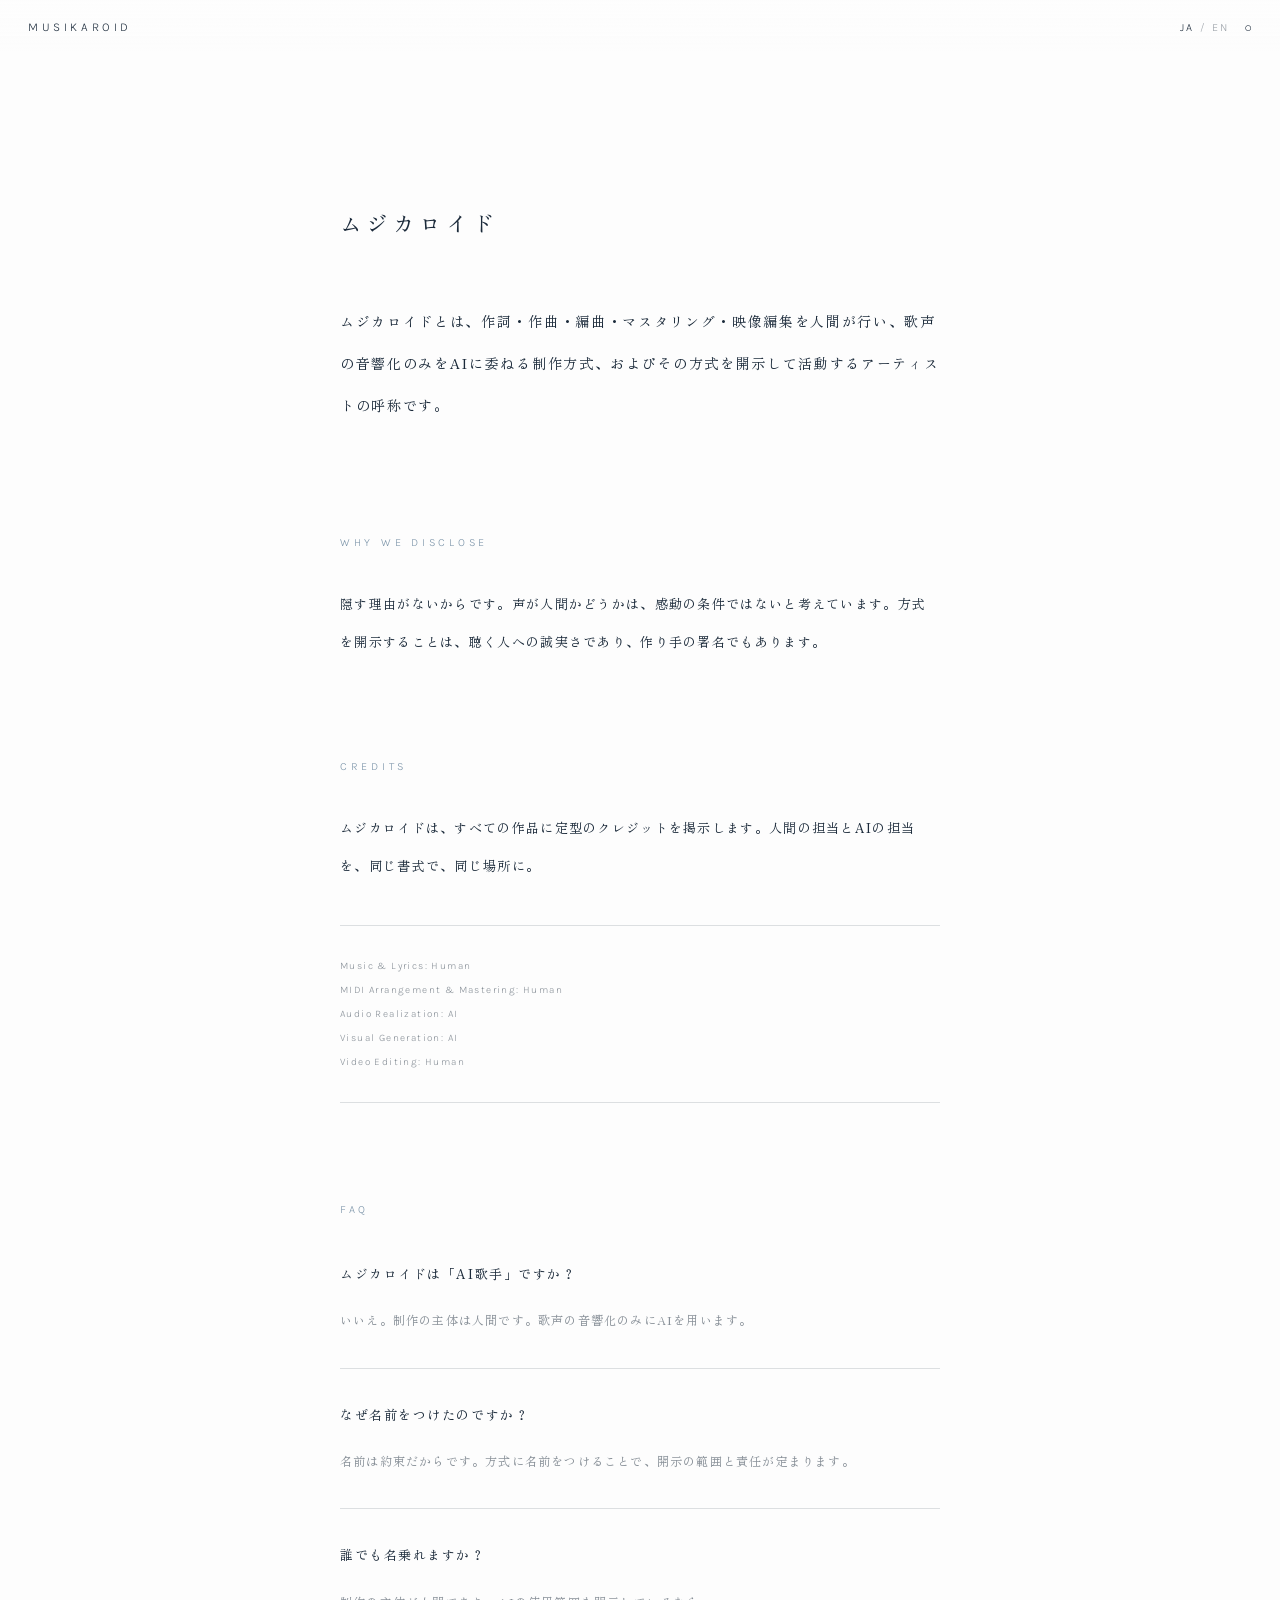
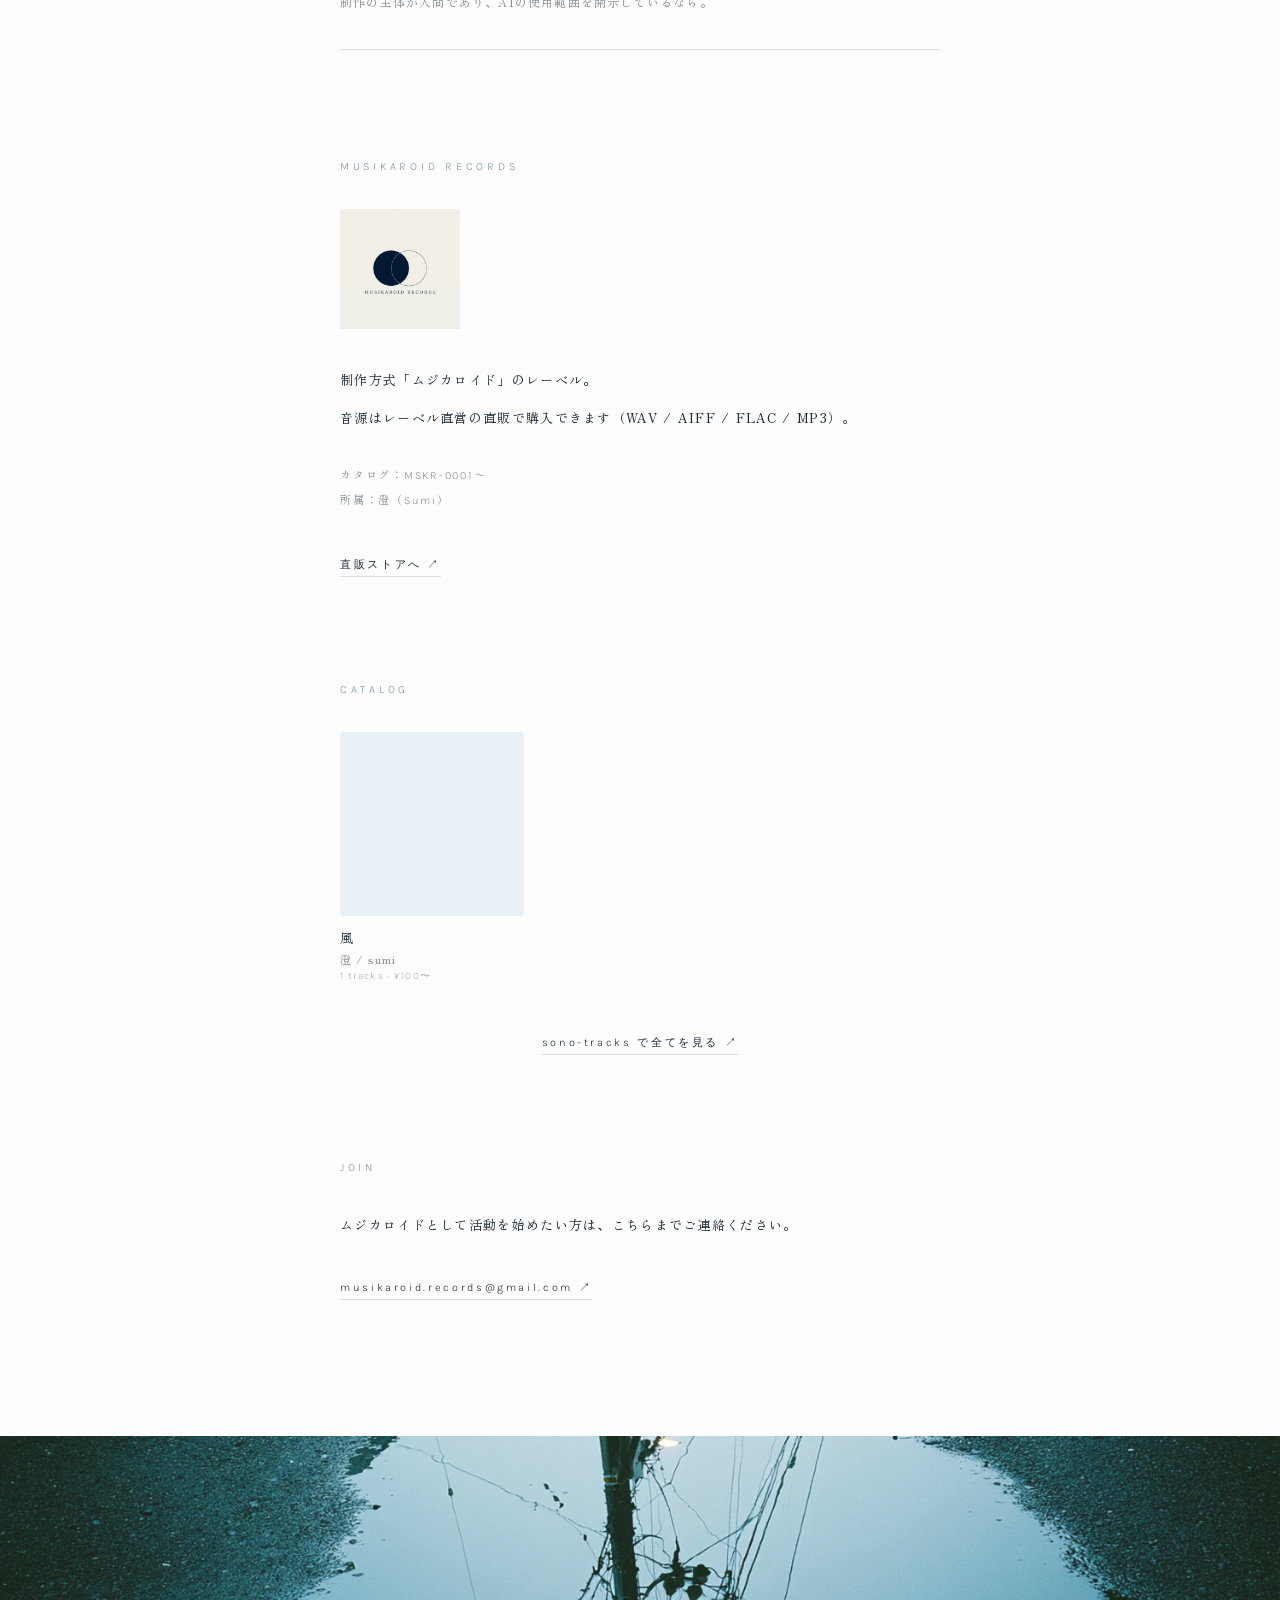
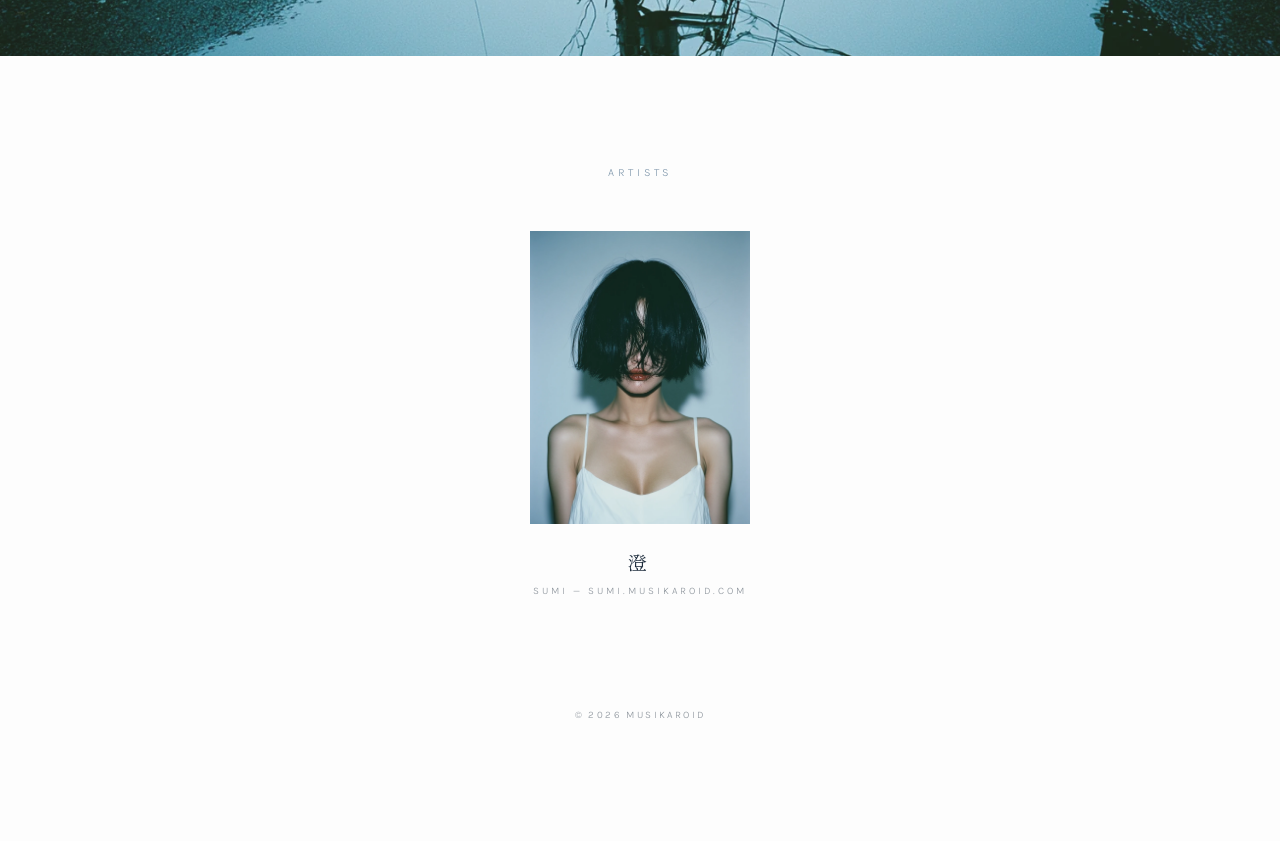
==== index.html @ 220bdfeb "add sonotracks catalog with actions sync" ====
<!DOCTYPE html>
<html lang="ja">
<head>
<meta charset="utf-8">
<meta name="viewport" content="width=device-width, initial-scale=1">
<title>MUSIKAROID — ムジカロイドとは</title>
<meta name="description" content="ムジカロイドとは、作詞・作曲・編曲・マスタリング・映像編集を人間が行い、歌声の音響化のみをAIに委ねる制作方式、およびその方式を開示して活動するアーティストの呼称です。">
<link rel="canonical" href="https://musikaroid.com/">
<link rel="icon" href="/favicon.ico" sizes="48x48">
<link rel="icon" href="/favicon-32.png" type="image/png" sizes="32x32">
<link rel="icon" href="/favicon-16.png" type="image/png" sizes="16x16">
<link rel="apple-touch-icon" href="/apple-touch-icon.png">
<link rel="manifest" href="/manifest.json">
<meta name="theme-color" content="#1B2A3A">
<meta property="og:type" content="website">
<meta property="og:site_name" content="MUSIKAROID">
<meta property="og:title" content="MUSIKAROID — ムジカロイドとは">
<meta property="og:description" content="歌声の音響化のみをAIに委ね、それを開示して活動する制作方式。">
<meta property="og:url" content="https://musikaroid.com/">
<meta property="og:image" content="https://musikaroid.com/assets/og.png">
<meta name="twitter:card" content="summary_large_image">
<script>(function(){var d=document.documentElement;try{var q=new URLSearchParams(location.search),l=q.get('lang')||localStorage.getItem('sumi-lang')||'ja';d.dataset.lang=l==='en'?'en':'ja';if(q.get('lang'))localStorage.setItem('sumi-lang',d.dataset.lang);d.dataset.theme=localStorage.getItem('sumi-theme')||(matchMedia('(prefers-color-scheme: dark)').matches?'dark':'light');}catch(e){d.dataset.lang='ja';d.dataset.theme='light';}})();</script>
<link rel="preconnect" href="https://fonts.googleapis.com">
<link rel="preconnect" href="https://fonts.gstatic.com" crossorigin>
<link href="https://fonts.googleapis.com/css2?family=Zen+Old+Mincho:wght@400;500&family=Karla:wght@200;300;400&display=swap" rel="stylesheet">
<link rel="stylesheet" href="style.css">
</head>
<body>
<header style="position:fixed;top:0;left:0;right:0;z-index:50;display:flex;justify-content:space-between;align-items:center;gap:16px;padding:20px 28px;color:var(--ink);background:linear-gradient(var(--bg), transparent)">
  <span style="font-family:Karla,sans-serif;font-size:12px;letter-spacing:0.3em">MUSIKAROID</span>
  <div style="display:flex;align-items:center;gap:16px;font-family:Karla,sans-serif;font-size:11px;letter-spacing:0.14em">
    <span style="display:flex;gap:6px;align-items:center">
      <button id="btn-ja" aria-label="Japanese" style="background:none;border:none;cursor:pointer;padding:0;color:var(--ink);font-family:Karla,sans-serif;font-size:11px;letter-spacing:0.14em">JA</button>
      <span style="opacity:0.4">/</span>
      <button id="btn-en" aria-label="English" style="background:none;border:none;cursor:pointer;padding:0;color:var(--ink);font-family:Karla,sans-serif;font-size:11px;letter-spacing:0.14em">EN</button>
    </span>
    <button id="btn-theme" aria-label="Toggle light or dark theme" title="Light / Dark" style="background:none;border:none;cursor:pointer;padding:0;color:var(--ink);font-size:13px;line-height:1">○</button>
  </div>
</header>
<main style="max-width:600px;margin:0 auto;padding:200px 28px 140px">
  <h1 style="margin:0;font-size:22px;font-weight:300;letter-spacing:0.2em;line-height:2">
    <span lang="ja">ムジカロイド</span><span lang="en">Musikaroid</span>
  </h1>
  <p style="margin:56px 0 0;font-size:14px;line-height:3;letter-spacing:0.12em;text-wrap:pretty">
    <span lang="ja">ムジカロイドとは、作詞・作曲・編曲・マスタリング・映像編集を人間が行い、歌声の音響化のみをAIに委ねる制作方式、およびその方式を開示して活動するアーティストの呼称です。</span>
    <span lang="en">Musikaroid is a method of making music in which the words, composition, arrangement, mastering, and film are the work of a human — and only the rendering of the singing voice is entrusted to AI. It is also the name for artists who work openly under this method.</span>
  </p>
  <section style="margin-top:110px">
    <p class="sec-label">WHY WE DISCLOSE</p>
    <p style="margin:36px 0 0;font-size:13px;line-height:2.9;letter-spacing:0.1em;text-wrap:pretty">
      <span lang="ja">隠す理由がないからです。声が人間かどうかは、感動の条件ではないと考えています。方式を開示することは、聴く人への誠実さであり、作り手の署名でもあります。</span>
      <span lang="en">Because there is nothing to hide. We believe that whether a voice is human is not a condition for being moved. Disclosing the method is honesty toward the listener — and the maker's signature.</span>
    </p>
  </section>
  <section style="margin-top:100px">
    <p class="sec-label">CREDITS</p>
    <p style="margin:36px 0 0;font-size:13px;line-height:2.9;letter-spacing:0.1em;text-wrap:pretty">
      <span lang="ja">ムジカロイドは、すべての作品に定型のクレジットを掲示します。人間の担当とAIの担当を、同じ書式で、同じ場所に。</span>
      <span lang="en">A Musikaroid publishes a fixed credit line on every work — the human's part and the AI's part, in the same format, in the same place.</span>
    </p>
    <p style="margin:40px 0 0;padding:28px 0;border-top:1px solid var(--line);border-bottom:1px solid var(--line);font-family:Karla,'Zen Old Mincho',serif;font-size:10px;line-height:2.4;letter-spacing:0.14em;color:var(--dim)">Music &amp; Lyrics: Human<br>MIDI Arrangement &amp; Mastering: Human<br>Audio Realization: AI<br>Visual Generation: AI<br>Video Editing: Human</p>
  </section>
  <section style="margin-top:100px">
    <p class="sec-label" style="margin-bottom:12px">FAQ</p>
    <div style="padding:32px 0;border-bottom:1px solid var(--line)">
      <p style="margin:0;font-size:13px;letter-spacing:0.12em;line-height:2.2"><span lang="ja">ムジカロイドは「AI歌手」ですか？</span><span lang="en">Is a Musikaroid an "AI singer"?</span></p>
      <p style="margin:16px 0 0;font-size:12px;line-height:2.6;letter-spacing:0.1em;color:var(--dim)"><span lang="ja">いいえ。制作の主体は人間です。歌声の音響化のみにAIを用います。</span><span lang="en">No. The maker is human. AI is used only to render the singing voice.</span></p>
    </div>
    <div style="padding:32px 0;border-bottom:1px solid var(--line)">
      <p style="margin:0;font-size:13px;letter-spacing:0.12em;line-height:2.2"><span lang="ja">なぜ名前をつけたのですか？</span><span lang="en">Why give the method a name?</span></p>
      <p style="margin:16px 0 0;font-size:12px;line-height:2.6;letter-spacing:0.1em;color:var(--dim)"><span lang="ja">名前は約束だからです。方式に名前をつけることで、開示の範囲と責任が定まります。</span><span lang="en">Because a name is a promise. Naming the method fixes the scope of disclosure — and the responsibility.</span></p>
    </div>
    <div style="padding:32px 0;border-bottom:1px solid var(--line)">
      <p style="margin:0;font-size:13px;letter-spacing:0.12em;line-height:2.2"><span lang="ja">誰でも名乗れますか？</span><span lang="en">Can anyone call themselves a Musikaroid?</span></p>
      <p style="margin:16px 0 0;font-size:12px;line-height:2.6;letter-spacing:0.1em;color:var(--dim)"><span lang="ja">制作の主体が人間であり、AIの使用範囲を開示しているなら。</span><span lang="en">If the maker is human, and the use of AI is disclosed.</span></p>
    </div>
  </section>
  <section style="margin-top:110px">
    <p class="sec-label">MUSIKAROID RECORDS</p>
    <img src="assets/musikaroid_logo.webp" alt="Musikaroid Records" loading="lazy" style="display:block;width:120px;height:auto;margin:36px 0 0">
    <p style="margin:32px 0 0;font-size:13px;line-height:2.9;letter-spacing:0.1em;text-wrap:pretty">
      <span lang="ja">制作方式「ムジカロイド」のレーベル。<br>音源はレーベル直営の直販で購入できます（WAV / AIFF / FLAC / MP3）。</span>
      <span lang="en">The label of the Musikaroid method. Master audio can be purchased directly from the label store (WAV / AIFF / FLAC / MP3).</span>
    </p>
    <p style="margin:28px 0 0;font-family:Karla,'Zen Old Mincho',serif;font-size:11px;line-height:2.2;letter-spacing:0.16em;color:var(--dim)">
      <span lang="ja">カタログ：MSKR-0001〜<br>所属：澄（Sumi）</span>
      <span lang="en">Catalog: MSKR-0001–<br>Artists: Sumi</span>
    </p>
    <p style="margin:36px 0 0">
      <a href="https://sono-tracks.com/u/musikaroid-records" target="_blank" rel="noopener" class="mlink" style="border-bottom:1px solid var(--line);padding-bottom:5px">
        <span lang="ja">直販ストアへ ↗</span><span lang="en">VISIT STORE ↗</span>
      </a>
    </p>
  </section>
  <section style="margin-top:110px">
    <p class="sec-label">CATALOG</p>
    <div id="catalog" style="margin-top:36px"></div>
  </section>
  <section style="margin-top:110px">
    <p class="sec-label">JOIN</p>
    <p style="margin:32px 0 0;font-size:13px;line-height:2.9;letter-spacing:0.1em;text-wrap:pretty">
      <span lang="ja">ムジカロイドとして活動を始めたい方は、こちらまでご連絡ください。</span>
      <span lang="en">If you'd like to begin as a Musikaroid, please get in touch.</span>
    </p>
    <p style="margin:28px 0 0">
      <a href="mailto:musikaroid.records@gmail.com" class="mlink" style="border-bottom:1px solid var(--line);padding-bottom:5px">musikaroid.records@gmail.com ↗</a>
    </p>
  </section>
</main>
<img src="assets/puddle.webp" alt="" loading="lazy" style="display:block;width:100%;height:220px;object-fit:cover;opacity:0.9">
<section style="max-width:600px;margin:0 auto;padding:110px 28px 120px;text-align:center">
  <p class="sec-label">ARTISTS</p>
  <a href="https://sumi.musikaroid.com/" style="display:inline-block;margin-top:52px;text-decoration:none">
    <img src="assets/portrait.webp" alt="Sumi" loading="lazy" style="display:block;width:220px;aspect-ratio:3/4;object-fit:cover;margin:0 auto">
    <span style="display:block;margin-top:24px;font-family:'Zen Old Mincho',serif;font-size:19px;letter-spacing:0.3em;color:var(--ink)">澄</span>
    <span style="display:block;margin-top:10px;font-family:Karla,sans-serif;font-size:10px;letter-spacing:0.3em;color:var(--dim)">SUMI — SUMI.MUSIKAROID.COM</span>
  </a>
  <p class="k" style="margin:110px 0 0;font-size:10px;letter-spacing:0.24em;color:var(--dim)">© 2026 MUSIKAROID</p>
</section>
<script src="main.js" defer></script>
</body>
</html>
---- style.css ----
:root{--bg:#FDFDFD;--ink:#1B2A3A;--mist:#7A93A8;--line:rgba(27,42,58,.14);--dim:rgba(27,42,58,.52);--jbg:#EAF1F6;--jbg2:#D9E4EB}
html[data-theme="dark"]{--bg:#0E1822;--ink:#E9EFF4;--mist:#8FA6BA;--line:rgba(233,239,244,.16);--dim:rgba(233,239,244,.55);--jbg:#152230;--jbg2:#1C2D3B}
html[data-lang="en"] [lang="ja"]{display:none!important}
html[data-lang="ja"] [lang="en"]{display:none!important}
html{scroll-behavior:smooth}
body{margin:0;background:var(--bg);color:var(--ink);font-family:'Zen Old Mincho','Karla',serif;font-weight:300;transition:background .6s,color .6s;-webkit-font-smoothing:antialiased;animation:pageIn .3s ease-out both}
a{color:var(--ink)}a:hover{color:var(--mist)}
button{font:inherit;color:inherit}
[hidden]{display:none!important}
@keyframes pageIn{from{opacity:0}to{opacity:1}}
@keyframes inkBleed{0%{opacity:0;filter:blur(26px)}60%{opacity:.9;filter:blur(6px)}100%{opacity:1;filter:blur(0)}}
@keyframes shimmerA{0%{transform:translate3d(-2%,0,0) scale(1.02);opacity:.35}50%{transform:translate3d(2%,-1%,0) scale(1.05);opacity:.55}100%{transform:translate3d(-1%,1%,0) scale(1.03);opacity:.4}}
@keyframes shimmerB{0%{transform:translate3d(2%,1%,0) scale(1.04);opacity:.25}50%{transform:translate3d(-2%,0,0) scale(1.02);opacity:.45}100%{transform:translate3d(1%,-1%,0) scale(1.05);opacity:.3}}
.k{font-family:Karla,sans-serif}
.sec-label{margin:0;font-family:Karla,sans-serif;font-size:11px;letter-spacing:.34em;color:var(--mist)}
.track{display:flex;gap:24px;overflow-x:auto;scroll-snap-type:x mandatory;padding-bottom:14px;scrollbar-width:none}
.track::-webkit-scrollbar{display:none}
.tile{display:block;cursor:pointer;flex:none;width:min(200px,62vw);scroll-snap-align:start;background:none;border:none;padding:0;text-align:left}
.tile-art{position:relative;display:block;aspect-ratio:1;overflow:hidden;background:repeating-linear-gradient(135deg,rgba(122,147,168,.09) 0 2px,transparent 2px 14px),linear-gradient(160deg,var(--jbg),var(--jbg2))}
.tile-img{position:absolute;inset:0;background-size:cover;background-position:center}
.tile-char{position:absolute;inset:0;display:flex;align-items:center;justify-content:center;font-size:38px;font-weight:300;color:var(--mist);opacity:.55}
.tile-cover{position:absolute;inset:0;display:flex;flex-direction:column;align-items:center;justify-content:center;gap:7px;background:color-mix(in oklab,var(--bg) 84%,transparent);opacity:0;filter:blur(7px);transition:opacity .5s ease,filter .5s ease}
.tile:hover .tile-cover,.tile:focus-visible .tile-cover{opacity:1;filter:blur(0)}
.tile-meta{display:flex;justify-content:space-between;gap:10px;margin-top:10px;font-size:11px;letter-spacing:.1em;color:var(--dim)}
.arrowbtn{width:38px;height:38px;border:1px solid var(--line);background:none;cursor:pointer;color:var(--dim);font-size:15px;line-height:1}
.filterbtn{position:relative;background:none;border:none;cursor:pointer;padding:0 0 7px;font-family:'Zen Old Mincho',Karla,serif;font-weight:300;font-size:12px;letter-spacing:.18em;color:var(--ink)}
.sortbtn{position:relative;background:none;border:none;cursor:pointer;padding:0 0 7px;font-family:Karla,'Zen Old Mincho',serif;font-weight:300;font-size:11px;letter-spacing:.16em;color:var(--dim)}
.filterbtn .u,.sortbtn .u{position:absolute;left:0;right:0;bottom:0;height:1px;background:var(--mist);transition:opacity .4s;opacity:0}
.filterbtn[aria-pressed="true"] .u,.sortbtn[aria-pressed="true"] .u{opacity:1}
.tl-wrap{margin-top:60px;margin-left:8px;padding-left:34px;border-left:1px solid var(--line)}
.tl-row{position:relative;display:flex;align-items:center;gap:18px;cursor:pointer;background:none;border:none;padding:0;width:100%;text-align:left;color:var(--ink)}
.tl-dot{position:absolute;left:-38px;width:7px;height:7px;border-radius:50%;background:var(--mist)}
.tl-art{position:relative;width:42px;height:42px;flex:none;overflow:hidden;background:repeating-linear-gradient(135deg,rgba(122,147,168,.09) 0 2px,transparent 2px 10px),linear-gradient(160deg,var(--jbg),var(--jbg2));display:flex;align-items:center;justify-content:center}
.tl-title{font-size:13px;letter-spacing:.12em}
.tl-date{margin-left:auto;font-family:Karla,sans-serif;font-size:11px;letter-spacing:.2em;color:var(--dim)}
.news-row{display:flex;gap:30px;padding:19px 0;border-top:1px solid var(--line);font-size:13px;letter-spacing:.1em;align-items:baseline}
.news-date{font-family:Karla,sans-serif;font-size:11px;letter-spacing:.18em;color:var(--dim);width:88px;flex:none}
.mv-card{position:relative;flex:none;width:min(560px,84vw);aspect-ratio:16/9;overflow:hidden;scroll-snap-align:start;background:linear-gradient(160deg,var(--jbg),var(--jbg2))}
.mv-btn{position:absolute;inset:0;cursor:pointer;background:none;border:none;padding:0}
.mv-thumb{position:absolute;inset:0;background-size:cover;background-position:center;opacity:.85}
.mv-play{position:absolute;inset:0;display:flex;align-items:center;justify-content:center}
.playglyph{width:64px;height:64px;border:1px solid rgba(253,253,253,.85);border-radius:50%;display:flex;align-items:center;justify-content:center;color:#FDFDFD;font-size:18px;background:rgba(14,24,34,.3);backdrop-filter:blur(4px)}
.modal-bg{position:fixed;inset:0;z-index:100;display:flex;align-items:center;justify-content:center;padding:24px;background:color-mix(in oklab,var(--bg) 55%,transparent);backdrop-filter:blur(12px);animation:pageIn .3s ease-out both}
.modal{position:relative;display:flex;flex-wrap:wrap;gap:44px;align-items:center;justify-content:center;background:var(--bg);padding:48px 44px;max-width:680px;width:100%;max-height:88vh;overflow-y:auto;box-shadow:0 24px 90px rgba(14,24,34,.28)}
.modal-close{position:absolute;top:12px;right:16px;background:none;border:none;cursor:pointer;color:var(--dim);font-size:18px;line-height:1;padding:6px}
.modal-art{position:relative;width:220px;aspect-ratio:1;flex:none;overflow:hidden;background:repeating-linear-gradient(135deg,rgba(122,147,168,.09) 0 2px,transparent 2px 14px),linear-gradient(160deg,var(--jbg),var(--jbg2));display:flex;align-items:center;justify-content:center}
.mlink{text-decoration:none;font-family:Karla,sans-serif;font-size:11px;letter-spacing:.24em;color:var(--ink)}
.ripple{position:fixed;width:14px;height:14px;border:1px solid rgba(122,147,168,.45);border-radius:50%;pointer-events:none;z-index:99}
@media (prefers-reduced-motion:reduce){*{animation:none!important;transition:none!important}}
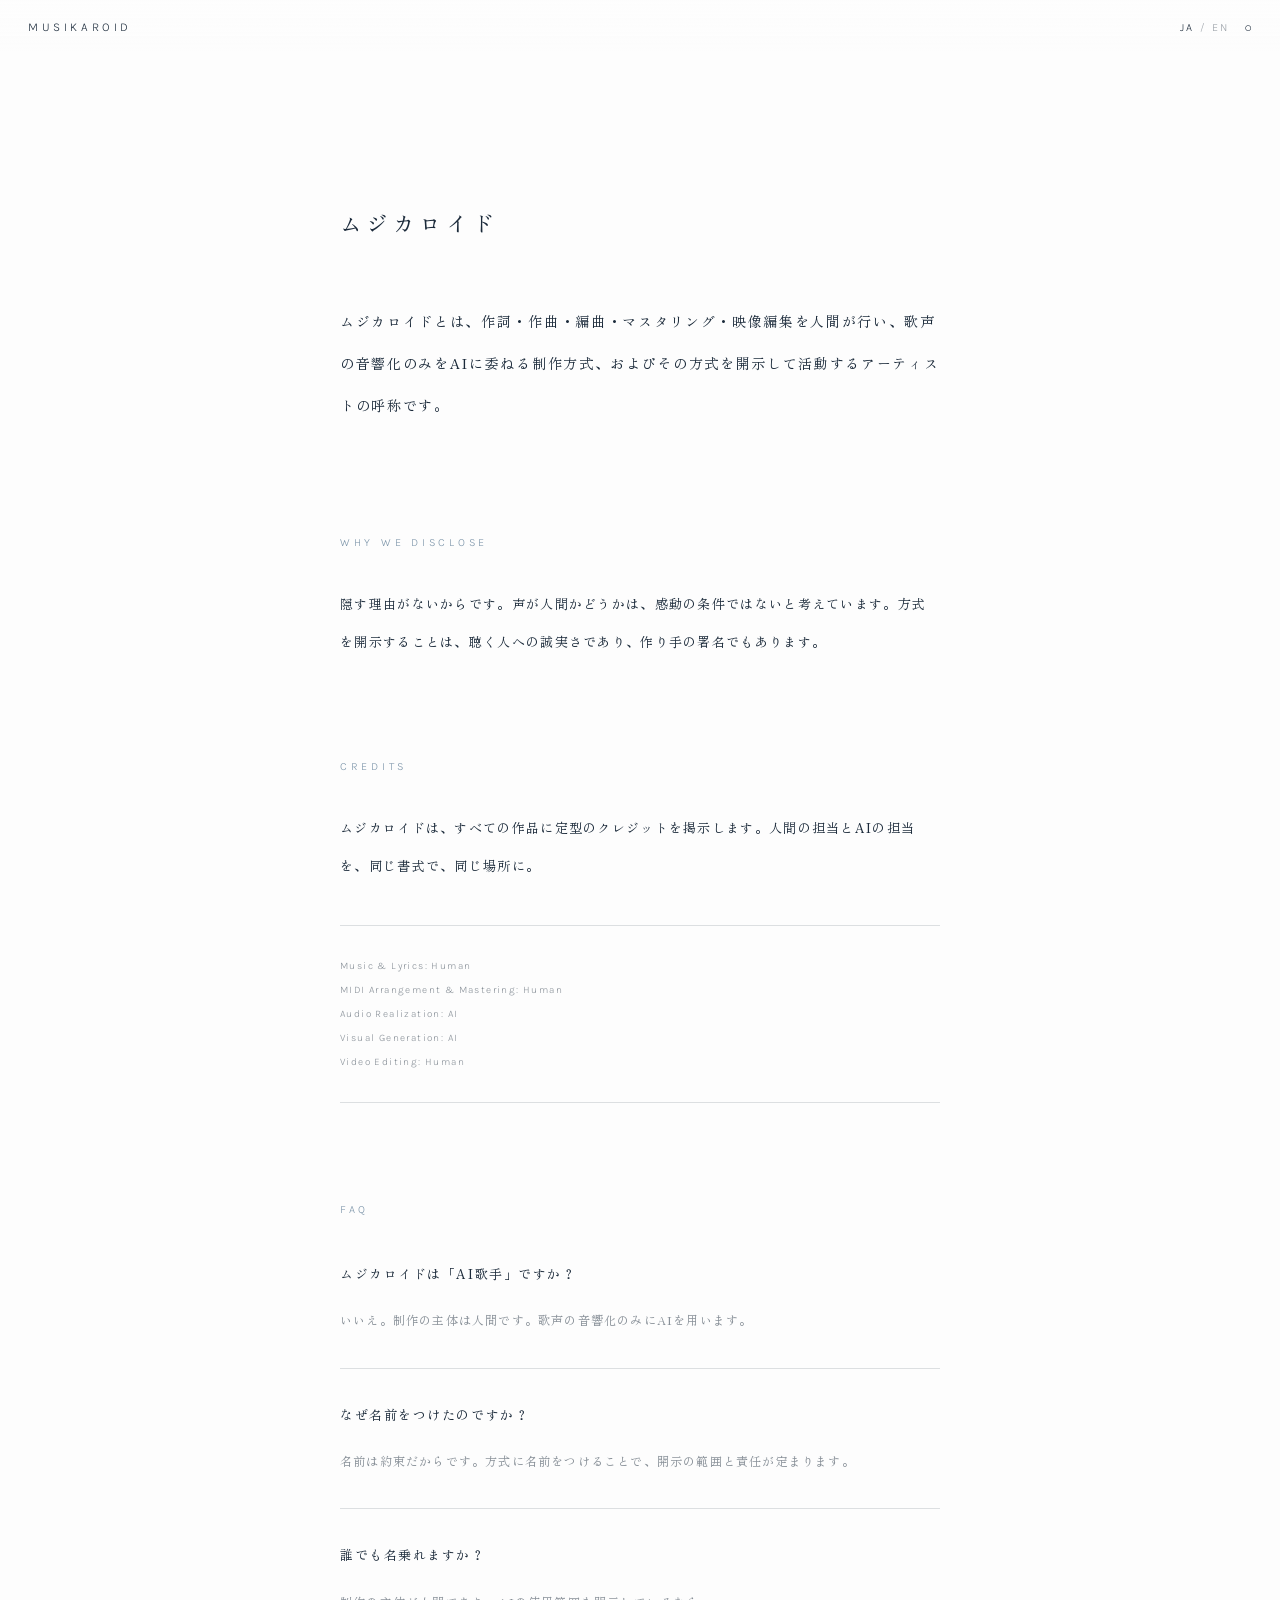
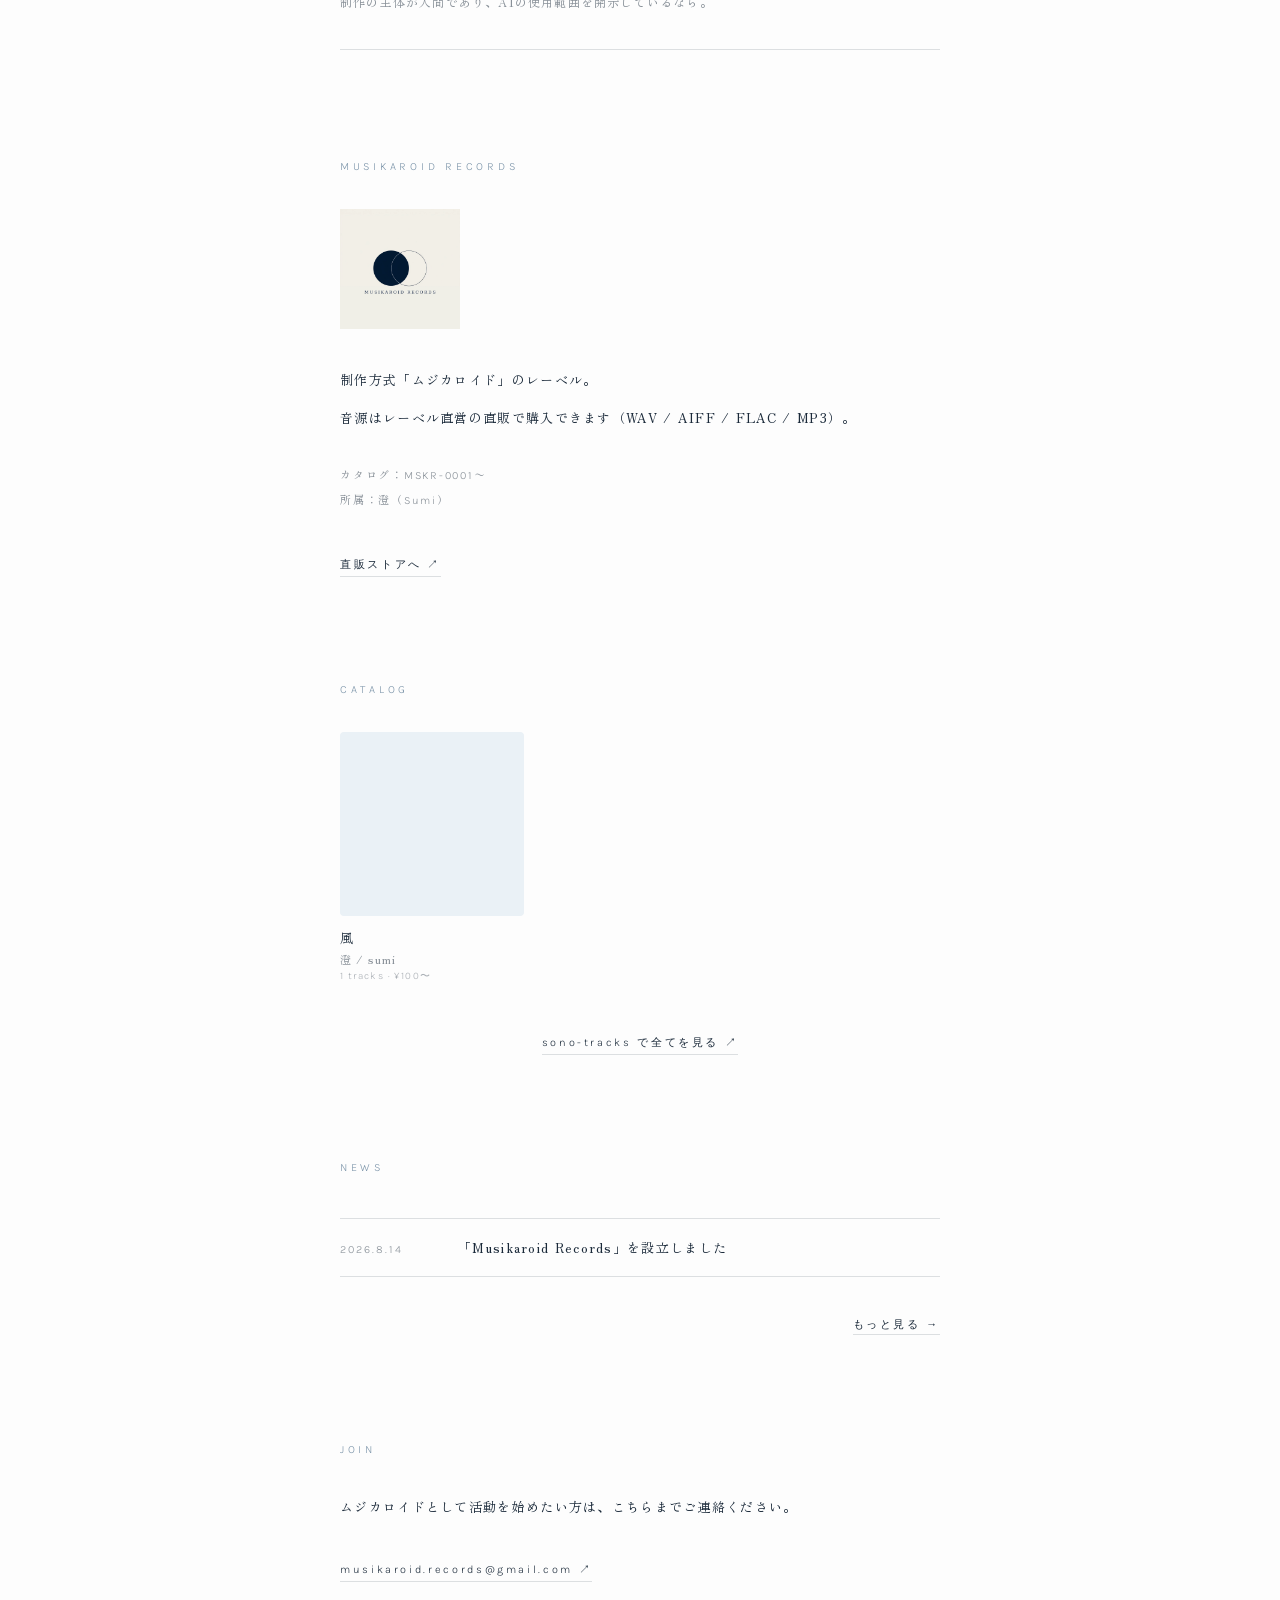
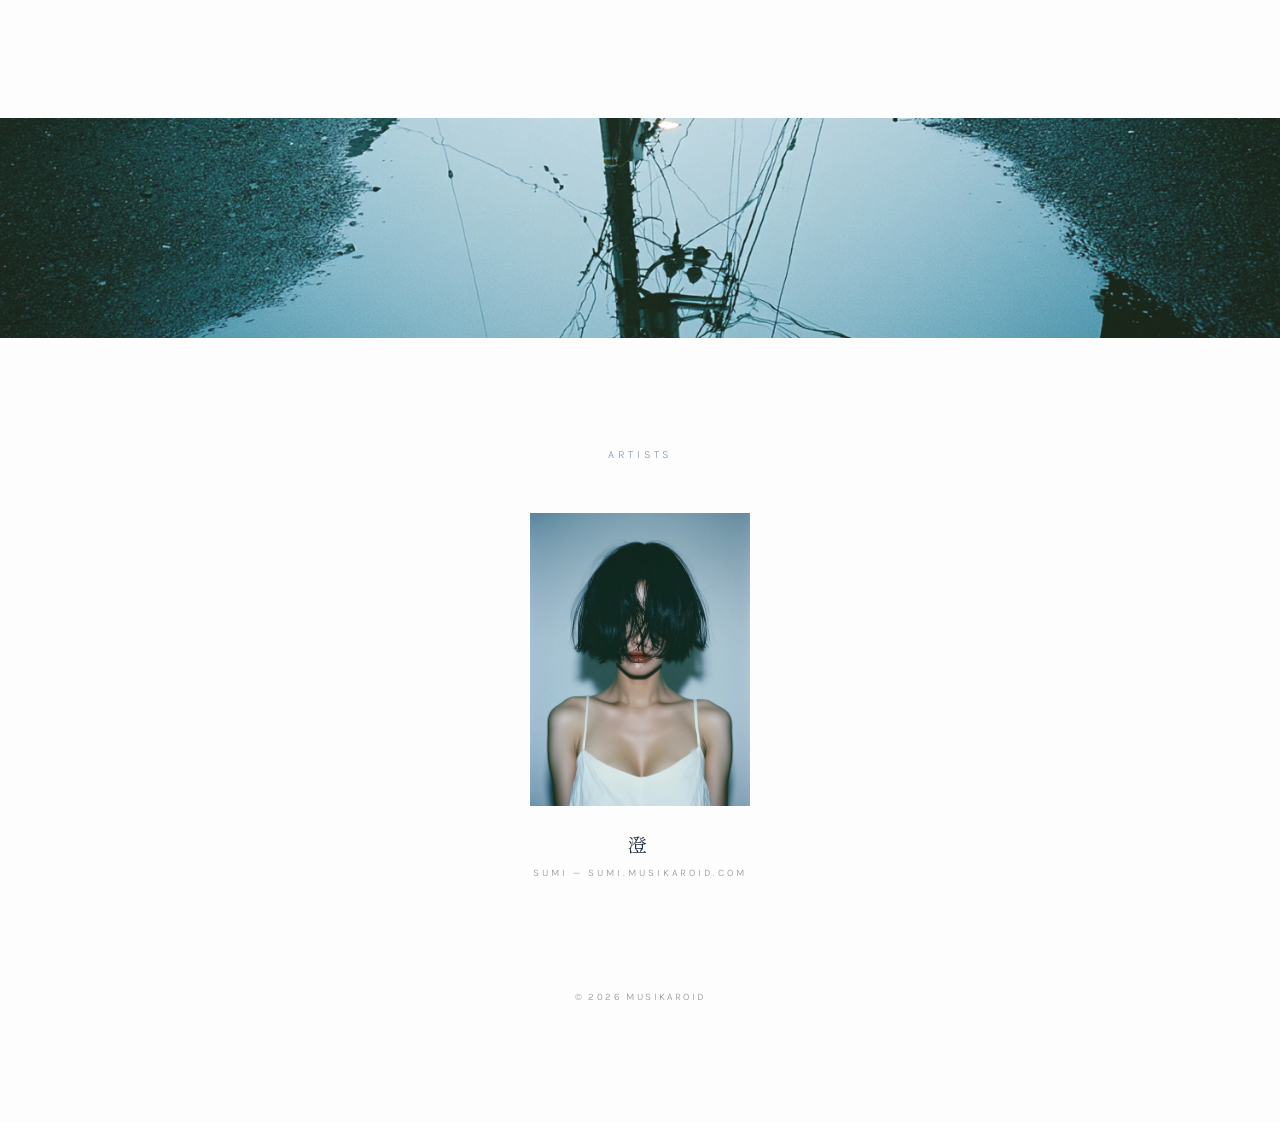
==== commit 1ef4c6b5: "add news section with article pages" ====
--- a/index.html
+++ b/index.html
@@ -97,6 +97,10 @@
     <div id="catalog" style="margin-top:36px"></div>
   </section>
   <section style="margin-top:110px">
+    <p class="sec-label" style="margin-bottom:44px">NEWS</p>
+    <div id="news-list"></div>
+  </section>
+  <section style="margin-top:110px">
     <p class="sec-label">JOIN</p>
     <p style="margin:32px 0 0;font-size:13px;line-height:2.9;letter-spacing:0.1em;text-wrap:pretty">
       <span lang="ja">ムジカロイドとして活動を始めたい方は、こちらまでご連絡ください。</span>
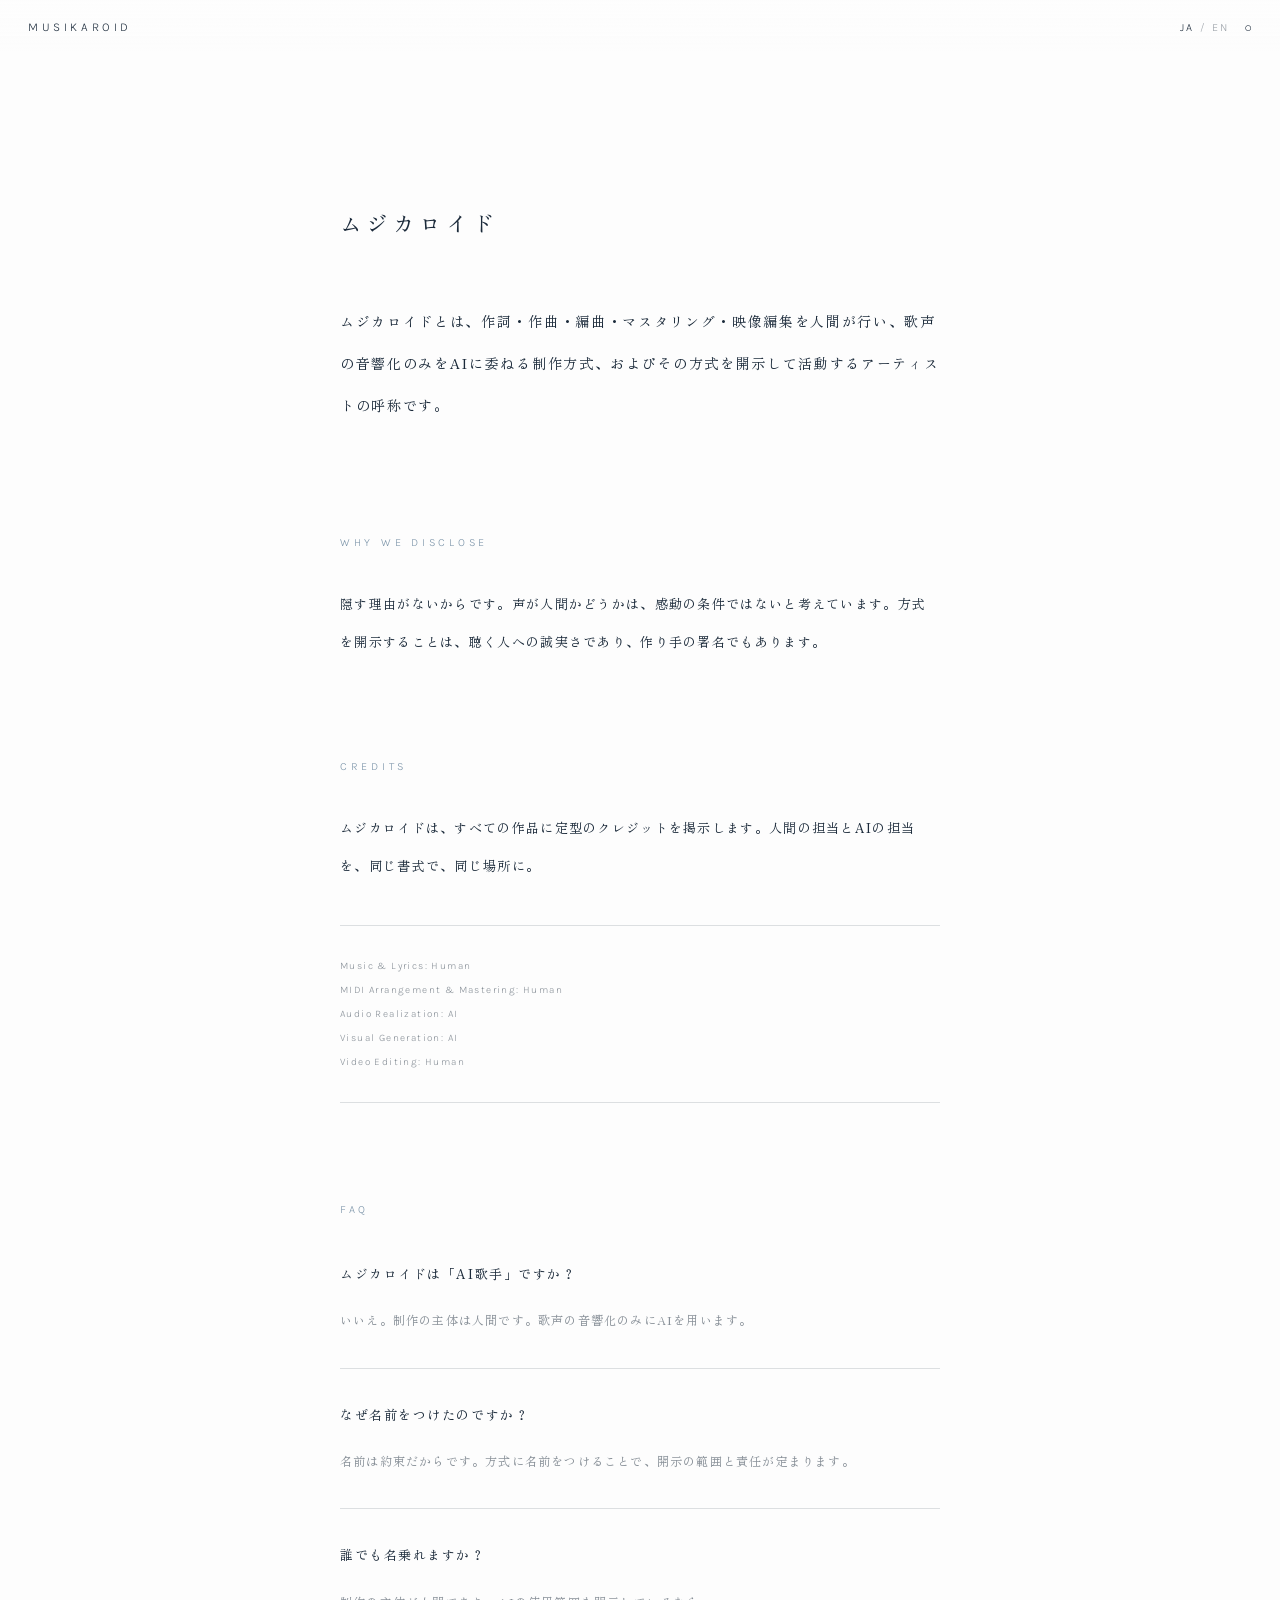
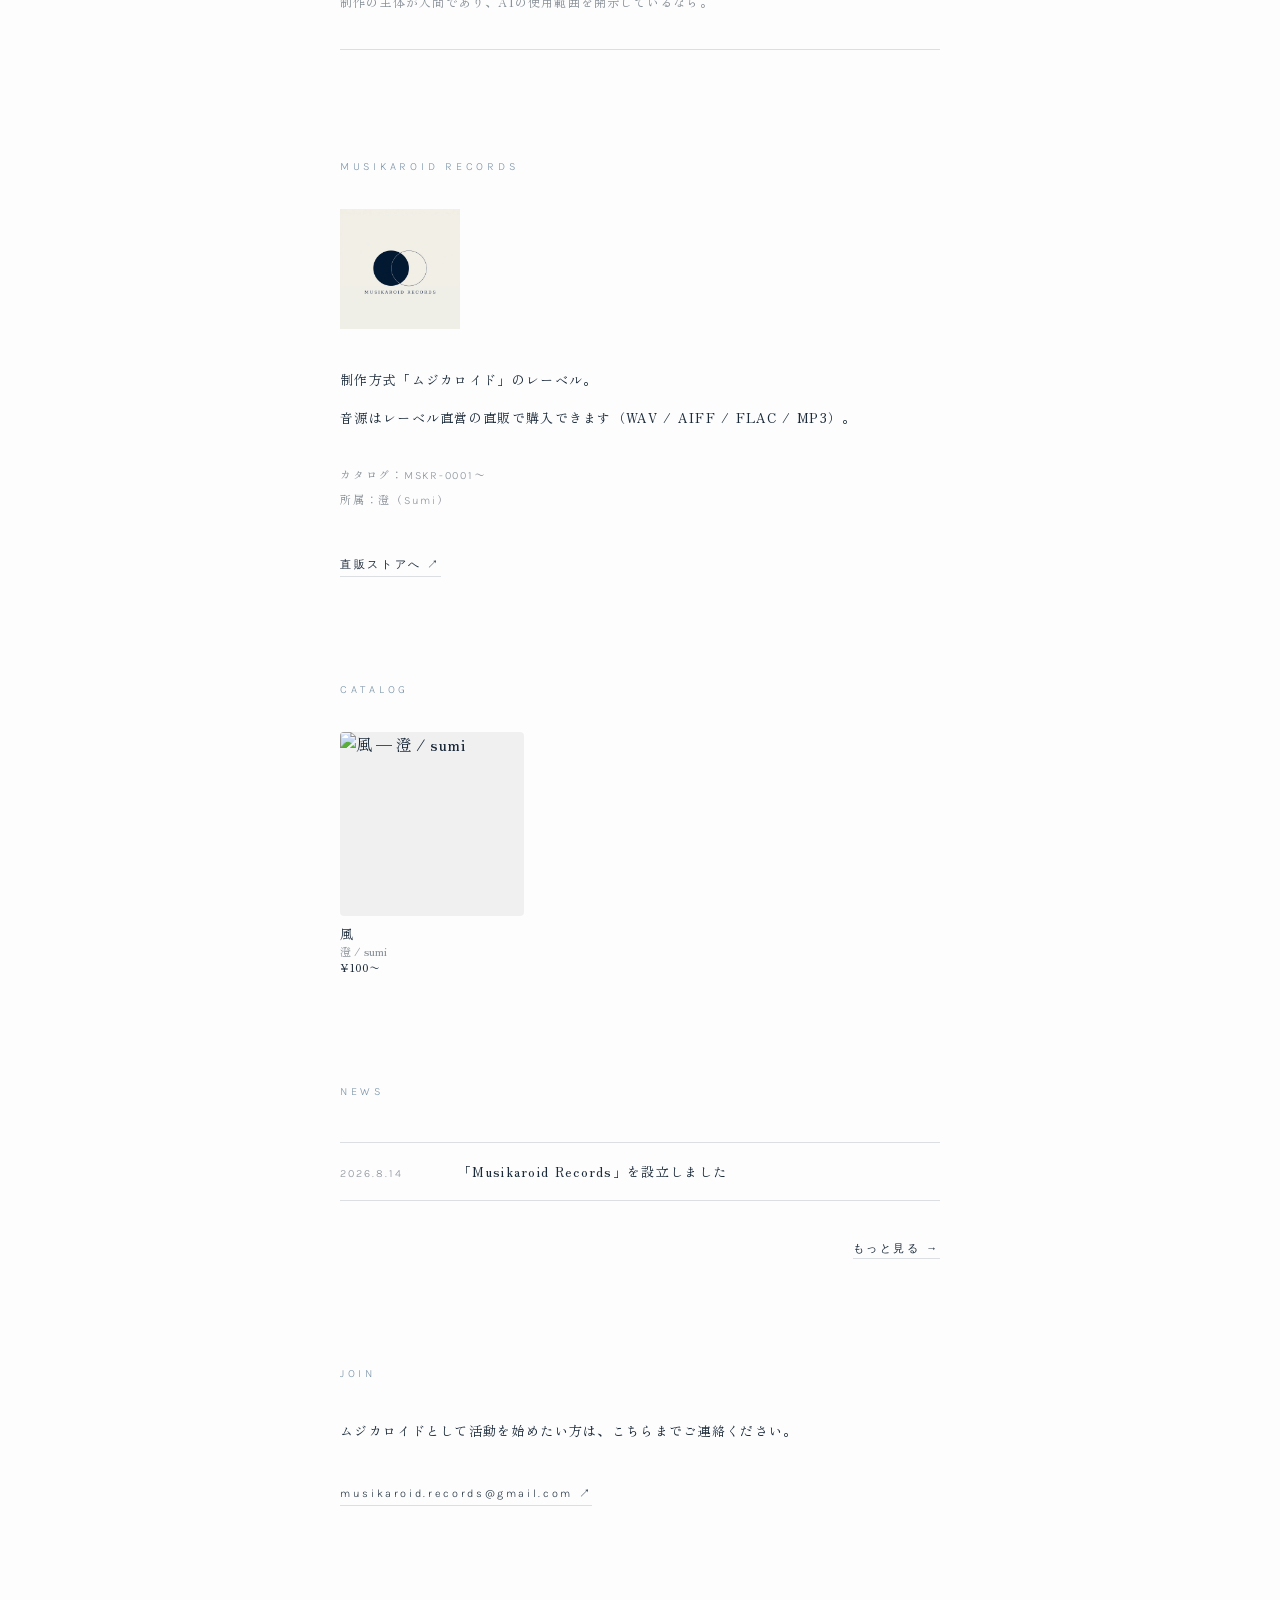
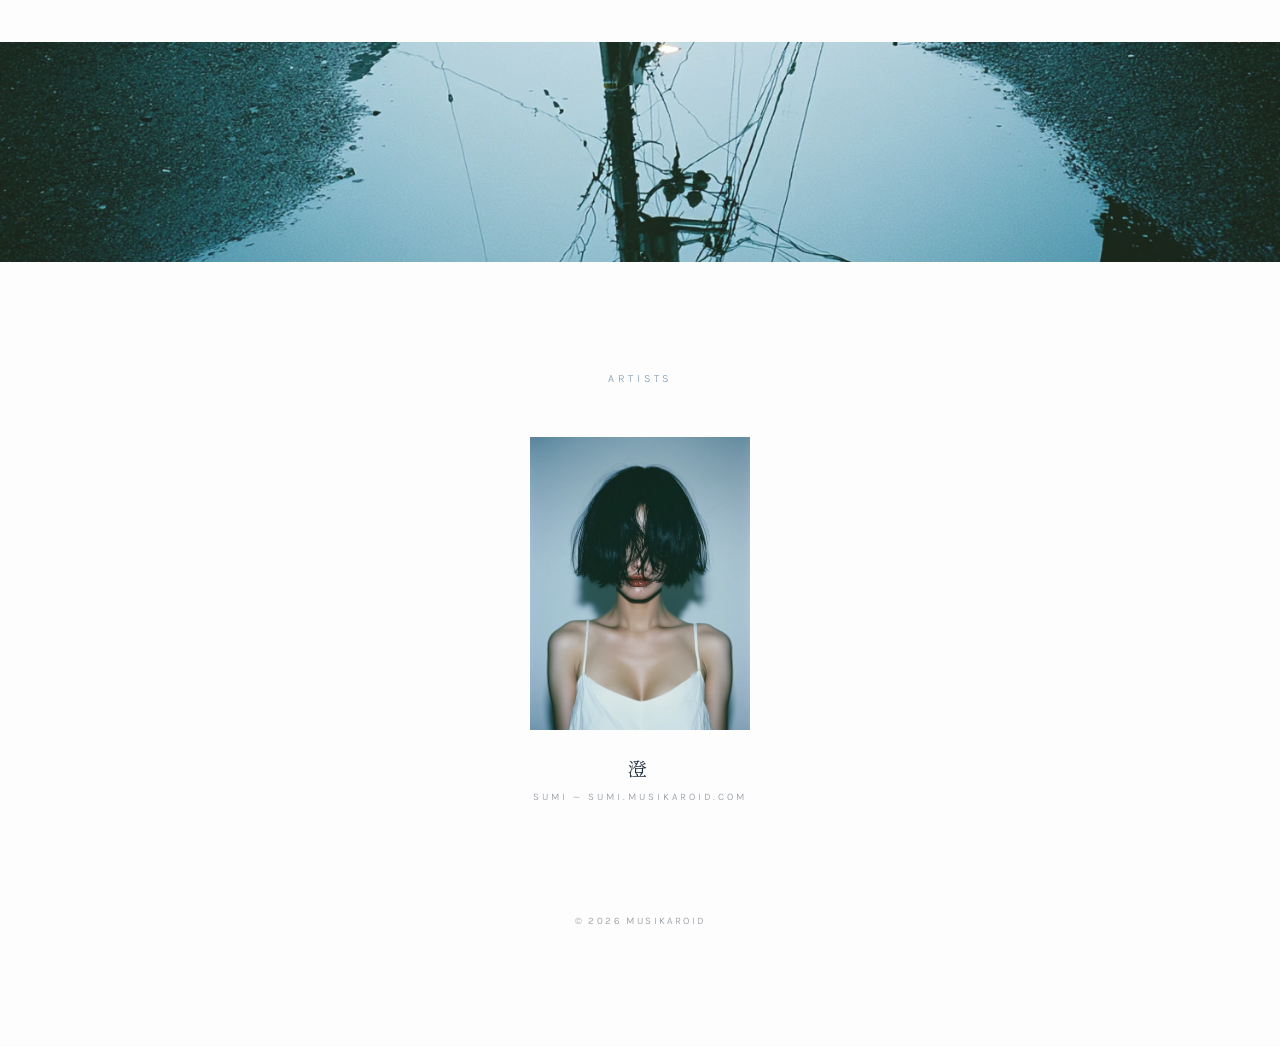
==== commit 1f3e7016: "switch catalog to sonotracks-discography-static package" ====
--- a/index.html
+++ b/index.html
@@ -24,6 +24,7 @@
 <link rel="preconnect" href="https://fonts.gstatic.com" crossorigin>
 <link href="https://fonts.googleapis.com/css2?family=Zen+Old+Mincho:wght@400;500&family=Karla:wght@200;300;400&display=swap" rel="stylesheet">
 <link rel="stylesheet" href="style.css">
+<link rel="stylesheet" href="sonotracks-catalog.css">
 </head>
 <body>
 <header style="position:fixed;top:0;left:0;right:0;z-index:50;display:flex;justify-content:space-between;align-items:center;gap:16px;padding:20px 28px;color:var(--ink);background:linear-gradient(var(--bg), transparent)">
@@ -94,7 +95,7 @@
   </section>
   <section style="margin-top:110px">
     <p class="sec-label">CATALOG</p>
-    <div id="catalog" style="margin-top:36px"></div>
+    <div class="sonotracks-dg" data-src="releases.json" data-columns="4" style="margin-top:36px;--sonotracks-dg-gap:24px;--sonotracks-dg-radius:4px;--sonotracks-dg-title-weight:300;--sonotracks-dg-title-size:13px;--sonotracks-dg-meta-size:11px;--sonotracks-dg-artist-color:var(--dim);--sonotracks-dg-artist-opacity:1"></div>
   </section>
   <section style="margin-top:110px">
     <p class="sec-label" style="margin-bottom:44px">NEWS</p>
@@ -122,5 +123,6 @@
   <p class="k" style="margin:110px 0 0;font-size:10px;letter-spacing:0.24em;color:var(--dim)">© 2026 MUSIKAROID</p>
 </section>
 <script src="main.js" defer></script>
+<script src="sonotracks-catalog.js" defer></script>
 </body>
 </html>
--- a/sonotracks-catalog.css
+++ b/sonotracks-catalog.css
@@ -0,0 +1,155 @@
+/*!
+ * sonotracks-discography-static v1.0 — MIT License
+ *
+ * sonoTracks の作品一覧を静的サイトに埋め込むためのスタイル。
+ * 既定では色を一切指定せず（inherit / currentColor）、並べ方と余白だけを持つ。
+ * すべての調整は CSS カスタムプロパティ経由で受ける。既定値の宣言ブロックは
+ * 置いていない（テーマ側の宣言が必ず勝つように）。
+ *
+ * 使い方（テーマ側の style.css などに）:
+ *   .sonotracks-dg {
+ *     --sonotracks-dg-gap: 24px;
+ *     --sonotracks-dg-radius: 10px;
+ *     --sonotracks-dg-title-color: #111;
+ *     --sonotracks-dg-artist-color: #777;
+ *   }
+ * 一覧ごとに変えたい場合は、その一覧を囲む要素に宣言すれば、その中だけ効く。
+ *
+ * 【一覧】名前 / 既定値 / 何に効くか
+ *   --sonotracks-dg-columns          4        列数（data-columns から渡る）
+ *   --sonotracks-dg-min              140px    1枠の最小幅。これを下回ると折り返す
+ *   --sonotracks-dg-gap              16px     作品どうしの間隔
+ *   --sonotracks-dg-radius           4px      ジャケットの角丸
+ *   --sonotracks-dg-ratio            1 / 1    ジャケットの縦横比
+ *   --sonotracks-dg-link-color       inherit  作品カード全体の文字色
+ *   --sonotracks-dg-title-color      inherit  作品名の色
+ *   --sonotracks-dg-title-weight     bold     作品名の太さ
+ *   --sonotracks-dg-title-size       1em      作品名の大きさ
+ *   --sonotracks-dg-artist-color     inherit  アーティスト名の色
+ *   --sonotracks-dg-artist-opacity   0.8      アーティスト名の薄さ（色を指定するなら 1 に）
+ *   --sonotracks-dg-price-color      inherit  価格の色
+ *   --sonotracks-dg-meta-size        0.9em    アーティスト名と価格の大きさ
+ *   --sonotracks-dg-pager-color      inherit  ページ送りの文字色
+ *   --sonotracks-dg-pager-current    currentColor  現在ページの下線の色
+ */
+
+.sonotracks-dg__list {
+  display: grid;
+  grid-template-columns: repeat(
+    auto-fill,
+    minmax(
+      max(
+        var(--sonotracks-dg-min, 140px),
+        calc(
+          (100% - (var(--sonotracks-dg-columns, 4) - 1) * var(--sonotracks-dg-gap, 16px)) /
+            var(--sonotracks-dg-columns, 4)
+        )
+      ),
+      1fr
+    )
+  );
+  gap: var(--sonotracks-dg-gap, 16px);
+  list-style: none;
+  margin: 0;
+  padding: 0;
+}
+
+.sonotracks-dg__link {
+  display: flex;
+  flex-direction: column;
+  text-decoration: none;
+  color: var(--sonotracks-dg-link-color, inherit);
+}
+
+.sonotracks-dg__artwork {
+  width: 100%;
+  height: auto;
+  aspect-ratio: var(--sonotracks-dg-ratio, 1 / 1);
+  object-fit: cover;
+  border-radius: var(--sonotracks-dg-radius, 4px);
+  display: block;
+  background-color: rgba(0, 0, 0, 0.05);
+}
+
+.sonotracks-dg__title {
+  margin-top: 8px;
+  font-weight: var(--sonotracks-dg-title-weight, bold);
+  font-size: var(--sonotracks-dg-title-size, 1em);
+  color: var(--sonotracks-dg-title-color, inherit);
+}
+
+.sonotracks-dg__artist,
+.sonotracks-dg__price {
+  font-size: var(--sonotracks-dg-meta-size, 0.9em);
+}
+
+.sonotracks-dg__artist {
+  color: var(--sonotracks-dg-artist-color, inherit);
+  opacity: var(--sonotracks-dg-artist-opacity, 0.8);
+}
+
+.sonotracks-dg__price {
+  color: var(--sonotracks-dg-price-color, inherit);
+}
+
+.sonotracks-dg__more {
+  margin-top: var(--sonotracks-dg-gap, 16px);
+}
+
+.sonotracks-dg__more a {
+  color: inherit;
+}
+
+/* ページ送り */
+.sonotracks-dg__pager {
+  margin-top: 20px;
+}
+
+.sonotracks-dg__pager ul {
+  display: flex;
+  flex-wrap: wrap;
+  align-items: center;
+  justify-content: center;
+  gap: 4px;
+  list-style: none;
+  margin: 0;
+  padding: 0;
+}
+
+.sonotracks-dg__pager a,
+.sonotracks-dg__pagernow {
+  display: inline-block;
+  min-width: 2.4em;
+  padding: 6px 10px;
+  text-align: center;
+  text-decoration: none;
+  color: var(--sonotracks-dg-pager-color, inherit);
+}
+
+.sonotracks-dg__pagernow {
+  font-weight: bold;
+  border-bottom: 2px solid var(--sonotracks-dg-pager-current, currentColor);
+}
+
+.sonotracks-dg__pager a:hover,
+.sonotracks-dg__pager a:focus-visible {
+  text-decoration: underline;
+}
+
+.sonotracks-dg__pagergap {
+  padding: 0 2px;
+  opacity: 0.7;
+}
+
+/* 読み上げ専用テキスト（テーマ側に .screen-reader-text が無い場合の保険） */
+.sonotracks-dg .screen-reader-text {
+  position: absolute;
+  width: 1px;
+  height: 1px;
+  margin: -1px;
+  padding: 0;
+  overflow: hidden;
+  clip-path: inset(50%);
+  white-space: nowrap;
+  border: 0;
+}
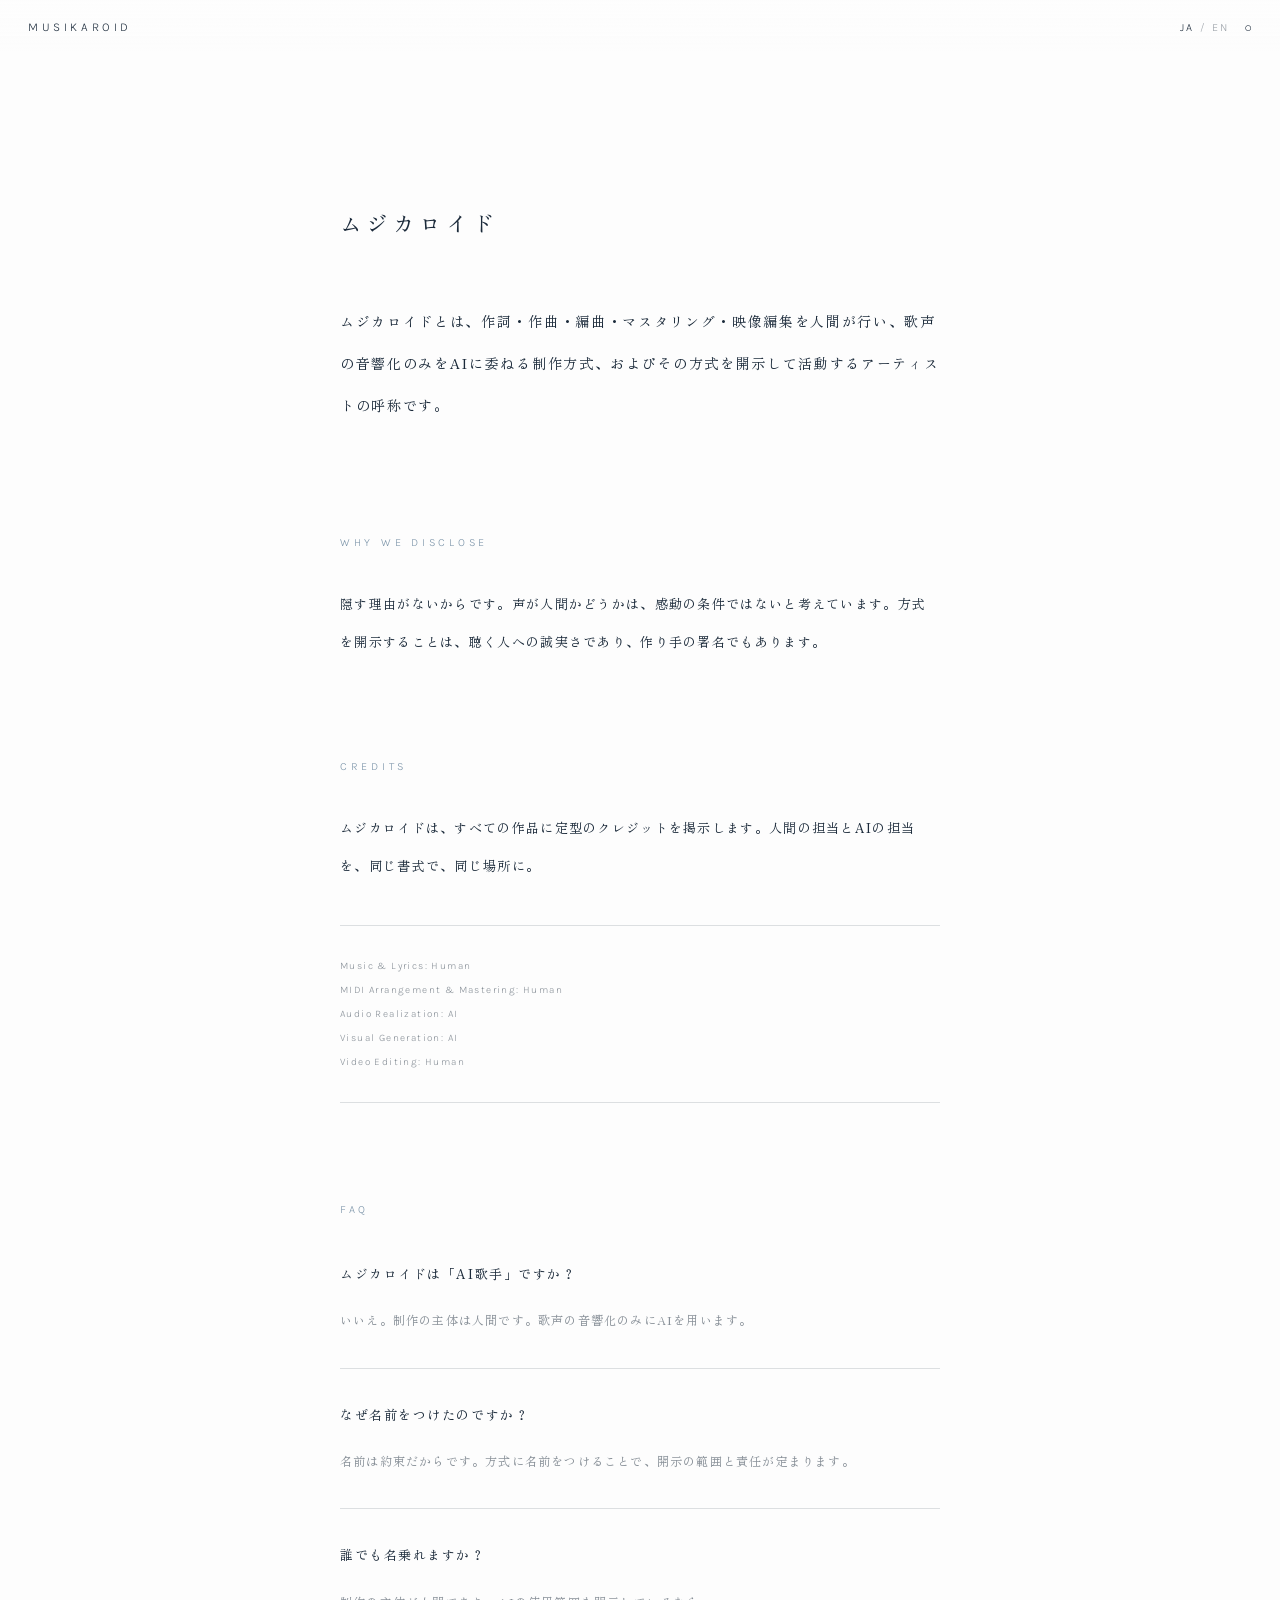
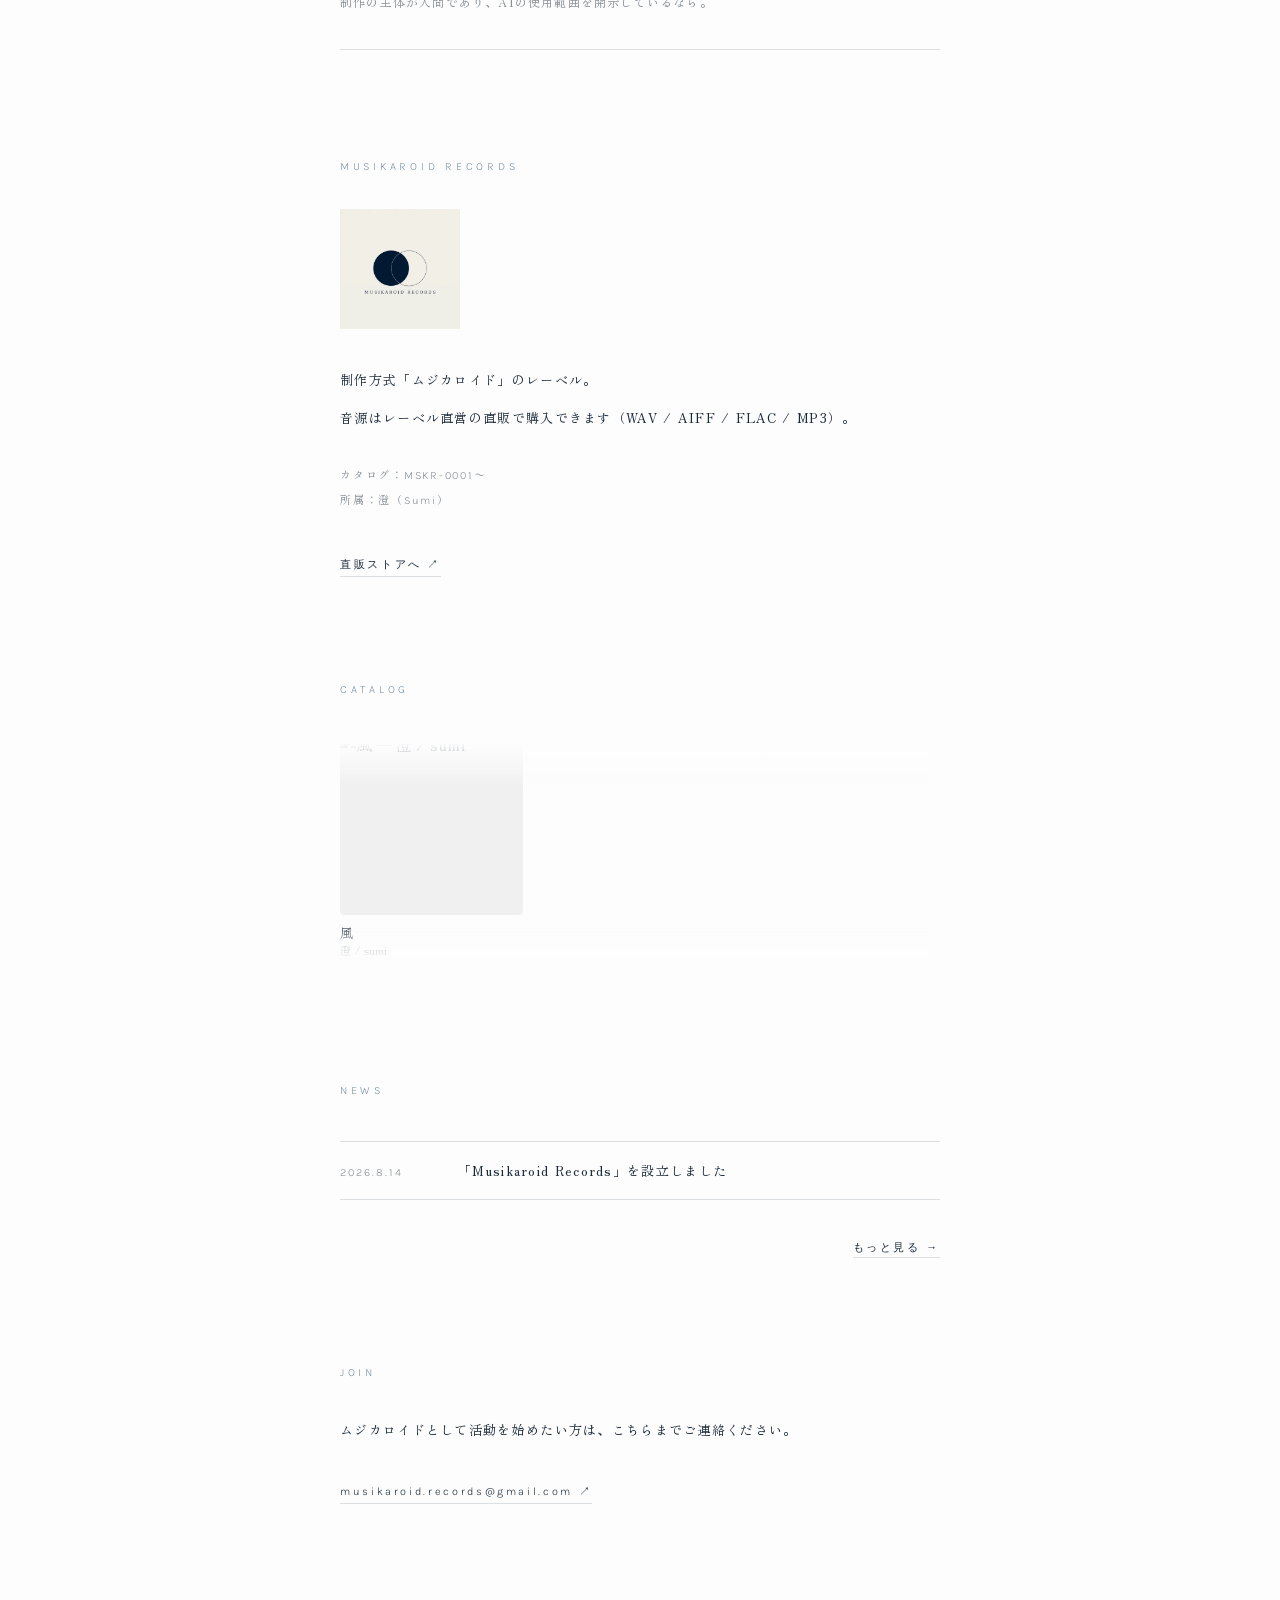
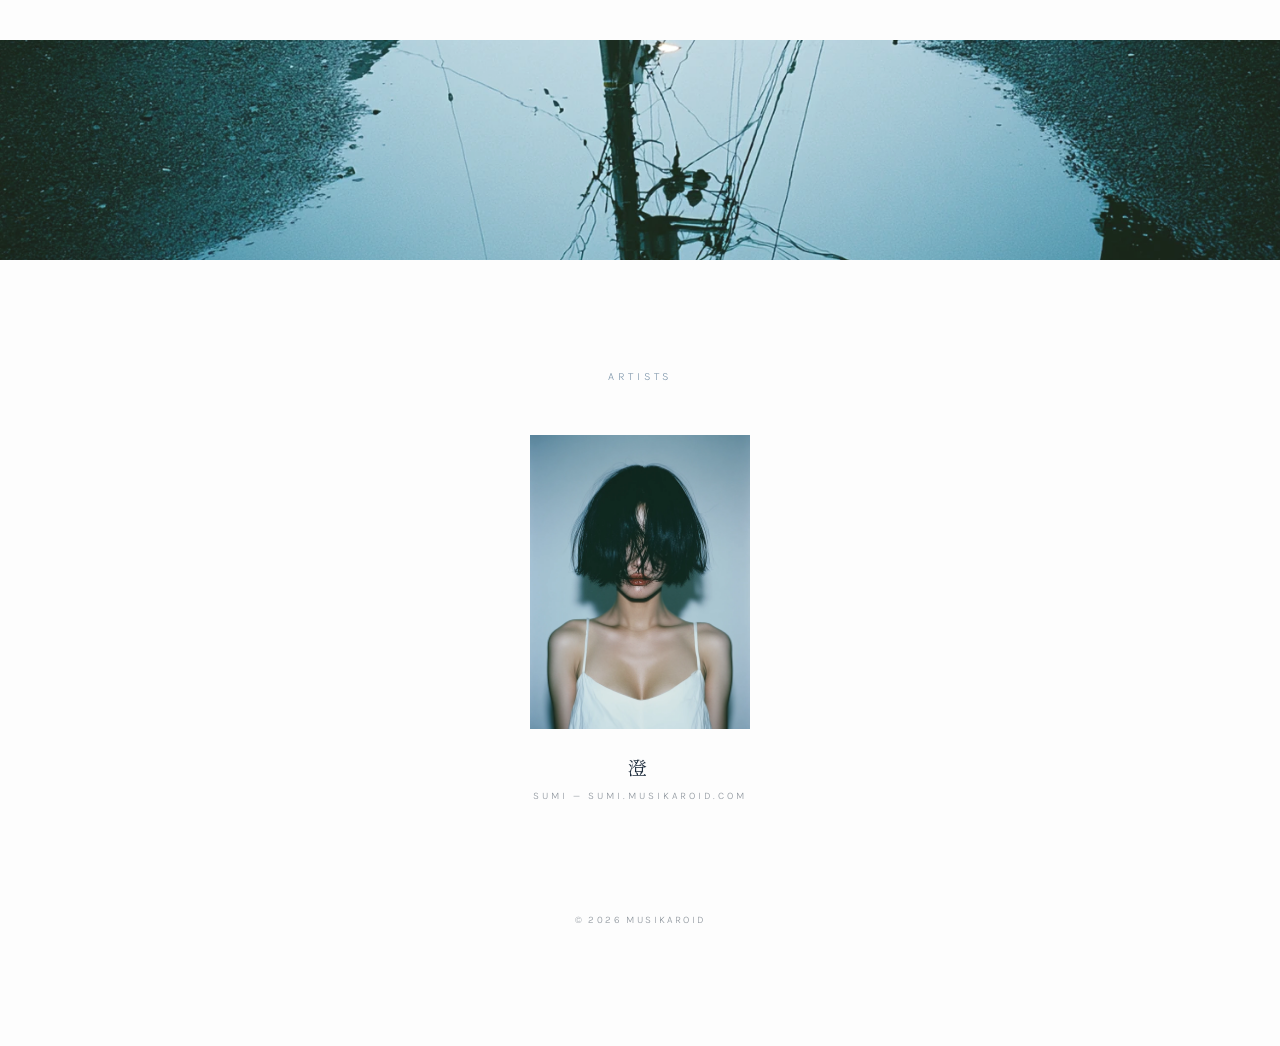
==== commit 295b1b2f: "contain catalog in fixed-height scroll box" ====
--- a/index.html
+++ b/index.html
@@ -95,7 +95,9 @@
   </section>
   <section style="margin-top:110px">
     <p class="sec-label">CATALOG</p>
-    <div class="sonotracks-dg" data-src="releases.json" data-columns="4" style="margin-top:36px;--sonotracks-dg-gap:24px;--sonotracks-dg-radius:4px;--sonotracks-dg-title-weight:300;--sonotracks-dg-title-size:13px;--sonotracks-dg-meta-size:11px;--sonotracks-dg-artist-color:var(--dim);--sonotracks-dg-artist-opacity:1"></div>
+    <div class="cat-scroll">
+      <div class="sonotracks-dg" data-src="releases.json" data-columns="4" style="--sonotracks-dg-gap:24px;--sonotracks-dg-radius:4px;--sonotracks-dg-title-weight:300;--sonotracks-dg-title-size:13px;--sonotracks-dg-meta-size:11px;--sonotracks-dg-artist-color:var(--dim);--sonotracks-dg-artist-opacity:1"></div>
+    </div>
   </section>
   <section style="margin-top:110px">
     <p class="sec-label" style="margin-bottom:44px">NEWS</p>
--- a/style.css
+++ b/style.css
@@ -46,4 +46,13 @@
 .modal-art{position:relative;width:220px;aspect-ratio:1;flex:none;overflow:hidden;background:repeating-linear-gradient(135deg,rgba(122,147,168,.09) 0 2px,transparent 2px 14px),linear-gradient(160deg,var(--jbg),var(--jbg2));display:flex;align-items:center;justify-content:center}
 .mlink{text-decoration:none;font-family:Karla,sans-serif;font-size:11px;letter-spacing:.24em;color:var(--ink)}
 .ripple{position:fixed;width:14px;height:14px;border:1px solid rgba(122,147,168,.45);border-radius:50%;pointer-events:none;z-index:99}
+.cat-scroll{position:relative;margin-top:36px}
+.cat-scroll::before,.cat-scroll::after{content:'';position:absolute;left:0;right:8px;height:56px;pointer-events:none;z-index:2}
+.cat-scroll::before{top:0;background:linear-gradient(to bottom,var(--bg) 20%,transparent)}
+.cat-scroll::after{bottom:0;background:linear-gradient(to top,var(--bg) 20%,transparent)}
+.cat-scroll .sonotracks-dg{max-height:70vh;overflow-y:auto;overscroll-behavior:contain;scrollbar-width:thin;scrollbar-color:var(--mist) transparent;padding-right:4px}
+.cat-scroll .sonotracks-dg::-webkit-scrollbar{width:6px}
+.cat-scroll .sonotracks-dg::-webkit-scrollbar-track{background:transparent}
+.cat-scroll .sonotracks-dg::-webkit-scrollbar-thumb{background:var(--mist);border-radius:3px;opacity:.6}
+@media (max-width:640px){.cat-scroll .sonotracks-dg{max-height:60vh}}
 @media (prefers-reduced-motion:reduce){*{animation:none!important;transition:none!important}}
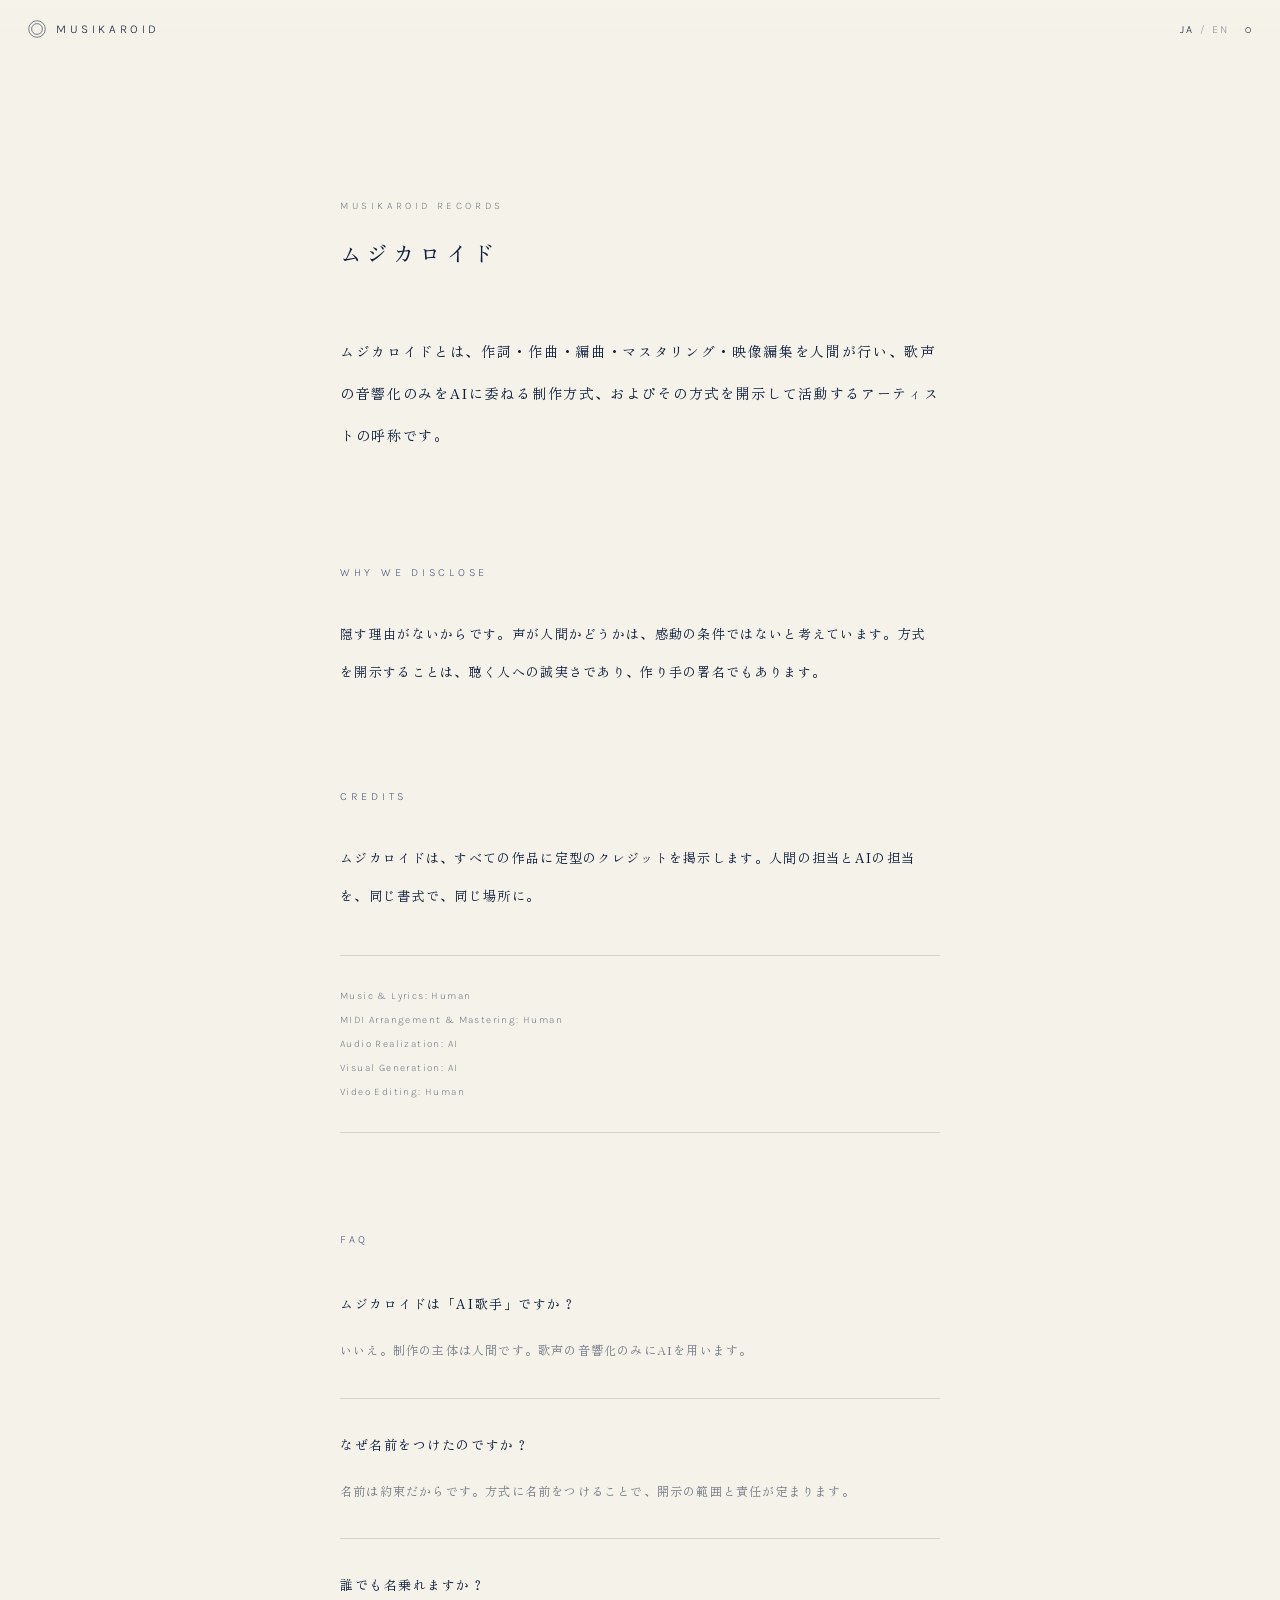
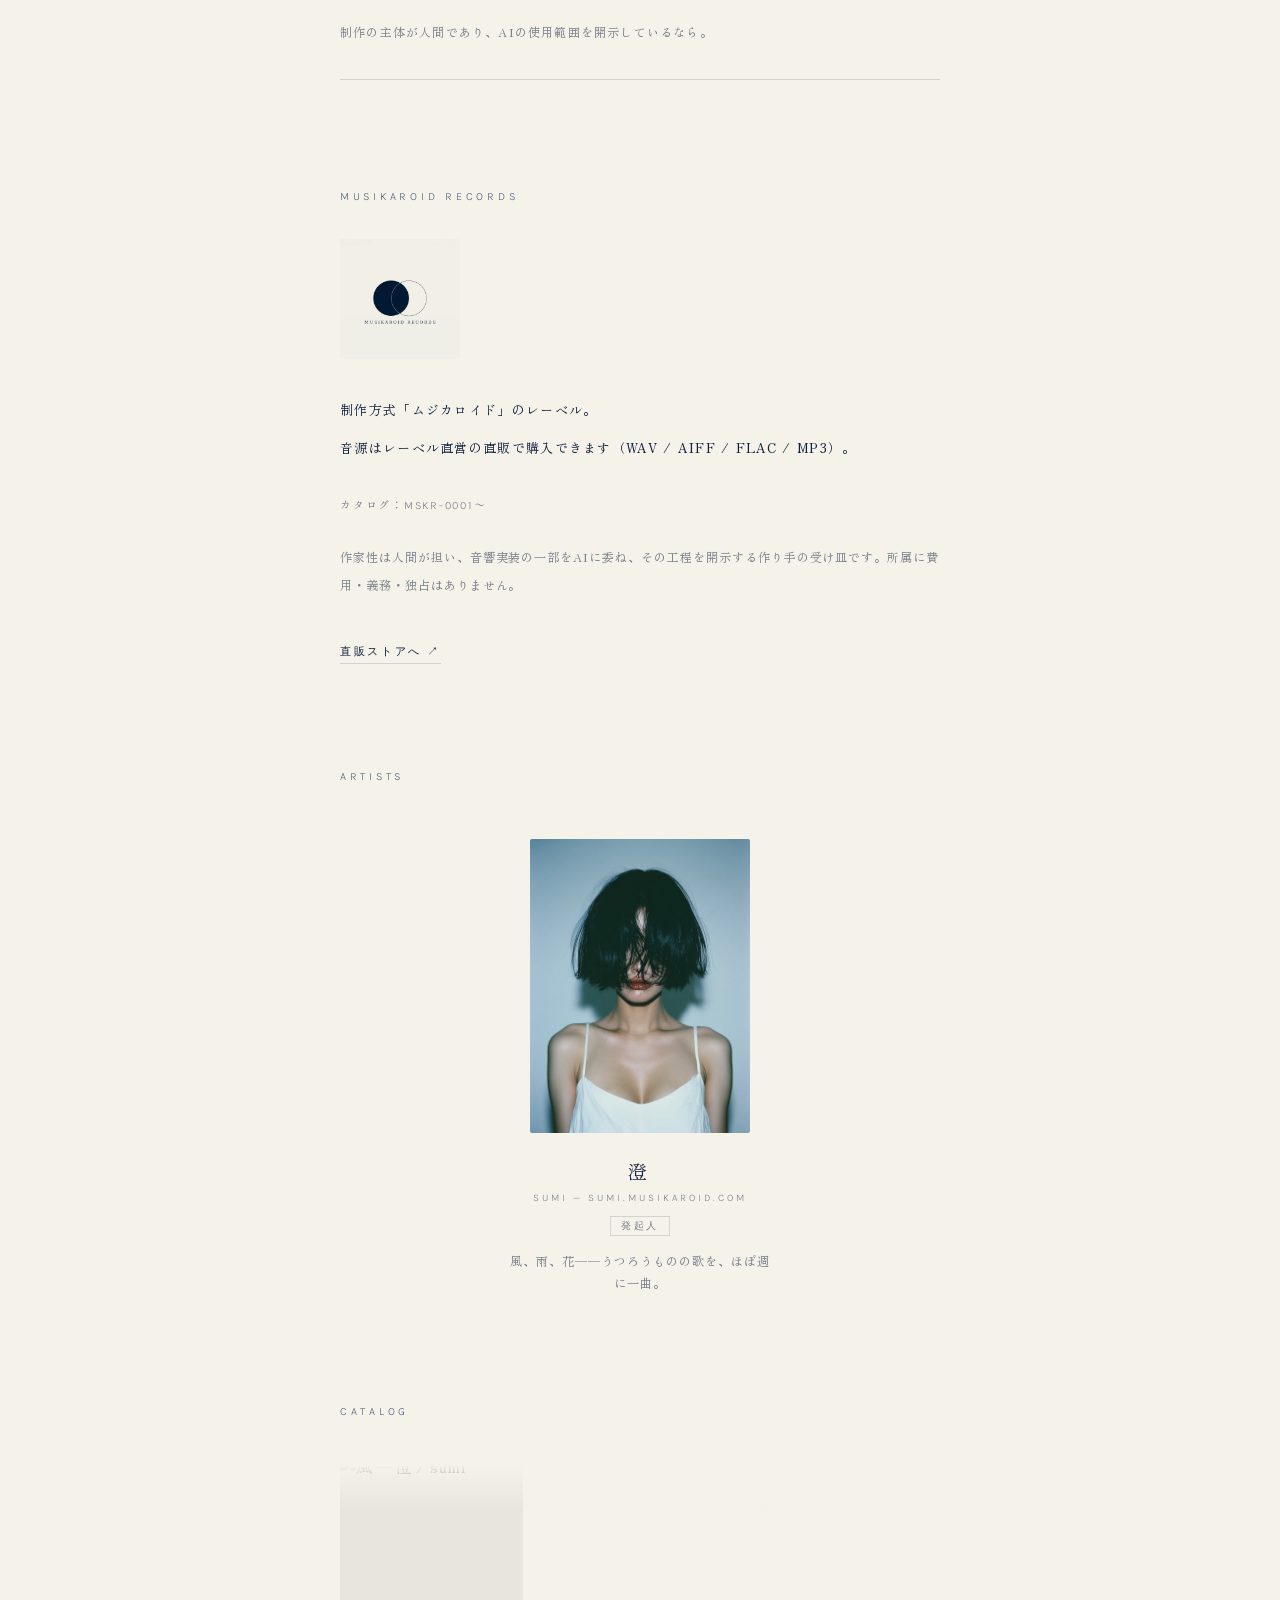
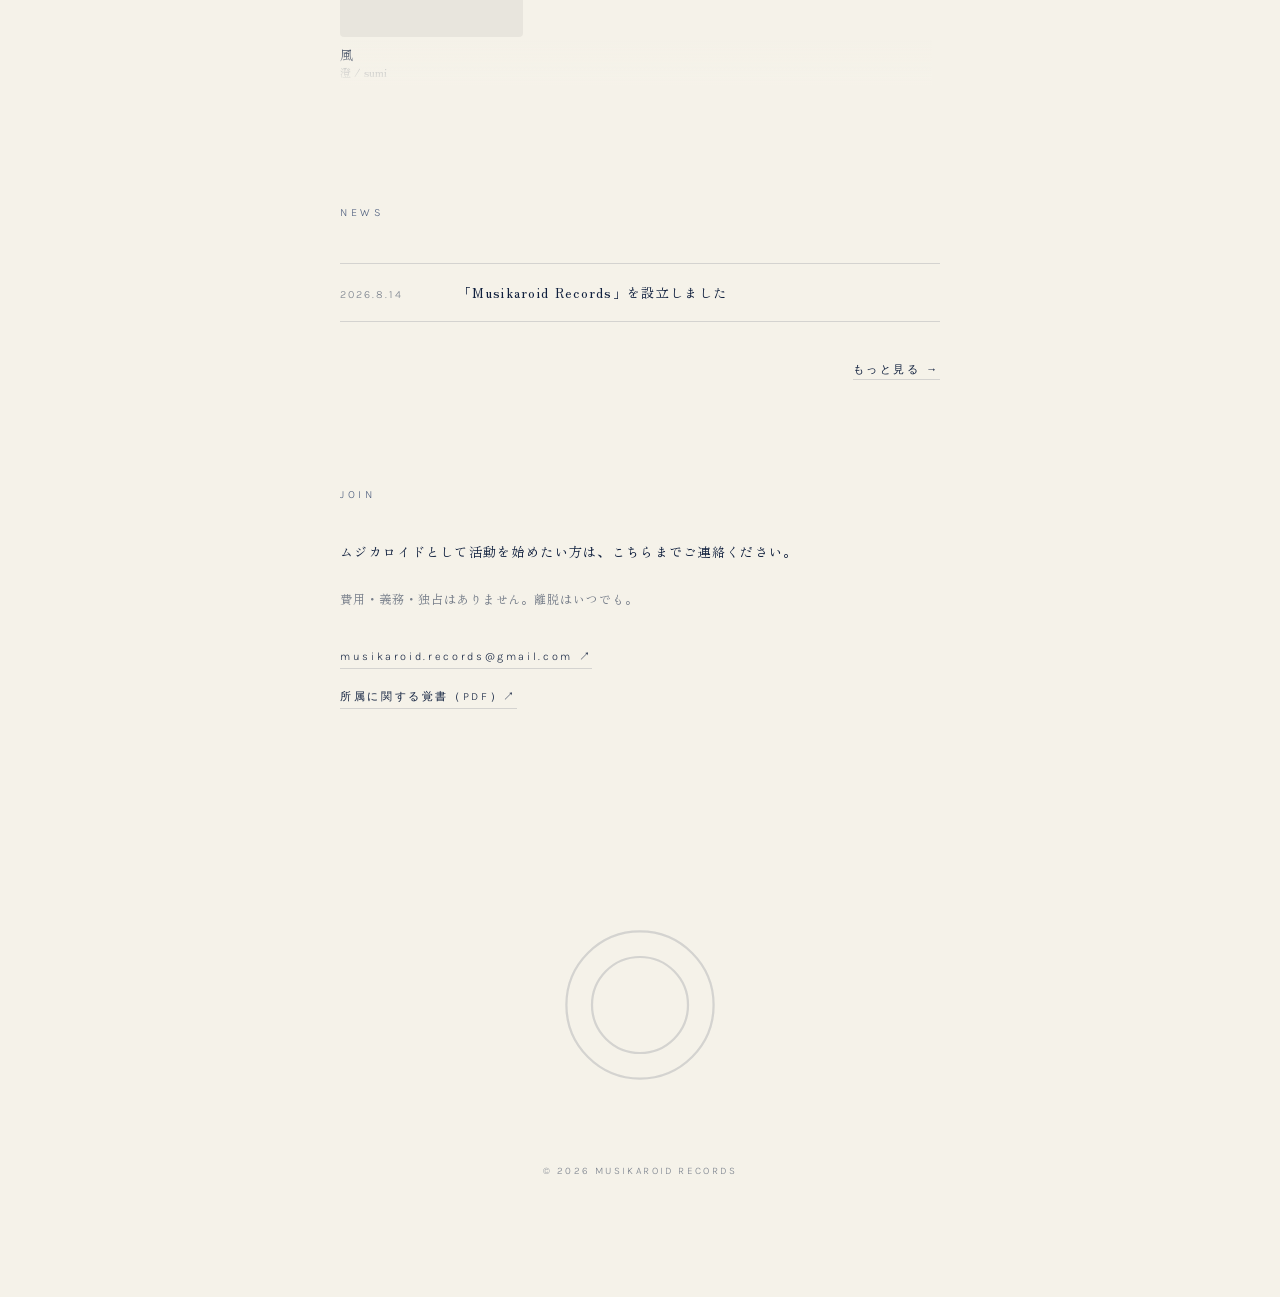
==== commit 24e58397: "restructure site for multi-artist label" ====
--- a/index.html
+++ b/index.html
@@ -11,7 +11,7 @@
 <link rel="icon" href="/favicon-16.png" type="image/png" sizes="16x16">
 <link rel="apple-touch-icon" href="/apple-touch-icon.png">
 <link rel="manifest" href="/manifest.json">
-<meta name="theme-color" content="#1B2A3A">
+<meta name="theme-color" content="#0F1F3D">
 <meta property="og:type" content="website">
 <meta property="og:site_name" content="MUSIKAROID">
 <meta property="og:title" content="MUSIKAROID — ムジカロイドとは">
@@ -19,7 +19,7 @@
 <meta property="og:url" content="https://musikaroid.com/">
 <meta property="og:image" content="https://musikaroid.com/assets/og.png">
 <meta name="twitter:card" content="summary_large_image">
-<script>(function(){var d=document.documentElement;try{var q=new URLSearchParams(location.search),l=q.get('lang')||localStorage.getItem('sumi-lang')||'ja';d.dataset.lang=l==='en'?'en':'ja';if(q.get('lang'))localStorage.setItem('sumi-lang',d.dataset.lang);d.dataset.theme=localStorage.getItem('sumi-theme')||(matchMedia('(prefers-color-scheme: dark)').matches?'dark':'light');}catch(e){d.dataset.lang='ja';d.dataset.theme='light';}})();</script>
+<script>(function(){var d=document.documentElement;try{var q=new URLSearchParams(location.search),l=q.get('lang')||localStorage.getItem('mkr-lang')||'ja';d.dataset.lang=l==='en'?'en':'ja';if(q.get('lang'))localStorage.setItem('mkr-lang',d.dataset.lang);d.dataset.theme=localStorage.getItem('mkr-theme')||(matchMedia('(prefers-color-scheme: dark)').matches?'dark':'light');}catch(e){d.dataset.lang='ja';d.dataset.theme='light';}})();</script>
 <link rel="preconnect" href="https://fonts.googleapis.com">
 <link rel="preconnect" href="https://fonts.gstatic.com" crossorigin>
 <link href="https://fonts.googleapis.com/css2?family=Zen+Old+Mincho:wght@400;500&family=Karla:wght@200;300;400&display=swap" rel="stylesheet">
@@ -28,7 +28,10 @@
 </head>
 <body>
 <header style="position:fixed;top:0;left:0;right:0;z-index:50;display:flex;justify-content:space-between;align-items:center;gap:16px;padding:20px 28px;color:var(--ink);background:linear-gradient(var(--bg), transparent)">
-  <span style="font-family:Karla,sans-serif;font-size:12px;letter-spacing:0.3em">MUSIKAROID</span>
+  <a href="./" style="display:flex;align-items:center;gap:10px;text-decoration:none;color:inherit" aria-label="MUSIKAROID home">
+    <svg width="18" height="18" viewBox="0 0 100 100" aria-hidden="true"><circle cx="50" cy="50" r="46" fill="none" stroke="currentColor" stroke-width="3"/><circle cx="50" cy="50" r="30" fill="none" stroke="currentColor" stroke-width="3"/></svg>
+    <span style="font-family:Karla,sans-serif;font-size:12px;letter-spacing:0.3em">MUSIKAROID</span>
+  </a>
   <div style="display:flex;align-items:center;gap:16px;font-family:Karla,sans-serif;font-size:11px;letter-spacing:0.14em">
     <span style="display:flex;gap:6px;align-items:center">
       <button id="btn-ja" aria-label="Japanese" style="background:none;border:none;cursor:pointer;padding:0;color:var(--ink);font-family:Karla,sans-serif;font-size:11px;letter-spacing:0.14em">JA</button>
@@ -39,7 +42,8 @@
   </div>
 </header>
 <main style="max-width:600px;margin:0 auto;padding:200px 28px 140px">
-  <h1 style="margin:0;font-size:22px;font-weight:300;letter-spacing:0.2em;line-height:2">
+  <p style="margin:0;font-family:Karla,sans-serif;font-size:10px;letter-spacing:0.36em;color:var(--dim)">MUSIKAROID RECORDS</p>
+  <h1 style="margin:18px 0 0;font-size:22px;font-weight:300;letter-spacing:0.2em;line-height:2">
     <span lang="ja">ムジカロイド</span><span lang="en">Musikaroid</span>
   </h1>
   <p style="margin:56px 0 0;font-size:14px;line-height:3;letter-spacing:0.12em;text-wrap:pretty">
@@ -84,14 +88,22 @@
       <span lang="en">The label of the Musikaroid method. Master audio can be purchased directly from the label store (WAV / AIFF / FLAC / MP3).</span>
     </p>
     <p style="margin:28px 0 0;font-family:Karla,'Zen Old Mincho',serif;font-size:11px;line-height:2.2;letter-spacing:0.16em;color:var(--dim)">
-      <span lang="ja">カタログ：MSKR-0001〜<br>所属：澄（Sumi）</span>
-      <span lang="en">Catalog: MSKR-0001–<br>Artists: Sumi</span>
+      <span lang="ja">カタログ：MSKR-0001〜</span>
+      <span lang="en">Catalog: MSKR-0001–</span>
+    </p>
+    <p style="margin:24px 0 0;font-size:12px;line-height:2.4;letter-spacing:0.08em;color:var(--dim);text-wrap:pretty">
+      <span lang="ja">作家性は人間が担い、音響実装の一部をAIに委ね、その工程を開示する作り手の受け皿です。所属に費用・義務・独占はありません。</span>
+      <span lang="en">A home for makers who keep the authorship human, entrust part of the audio realization to AI, and disclose the process. No fees, no obligations, no exclusivity.</span>
     </p>
     <p style="margin:36px 0 0">
       <a href="https://sono-tracks.com/u/musikaroid-records" target="_blank" rel="noopener" class="mlink" style="border-bottom:1px solid var(--line);padding-bottom:5px">
         <span lang="ja">直販ストアへ ↗</span><span lang="en">VISIT STORE ↗</span>
       </a>
     </p>
+  </section>
+  <section style="margin-top:110px">
+    <p class="sec-label">ARTISTS</p>
+    <div id="artist-grid" class="artist-grid" style="margin-top:56px"></div>
   </section>
   <section style="margin-top:110px">
     <p class="sec-label">CATALOG</p>
@@ -109,21 +121,26 @@
       <span lang="ja">ムジカロイドとして活動を始めたい方は、こちらまでご連絡ください。</span>
       <span lang="en">If you'd like to begin as a Musikaroid, please get in touch.</span>
     </p>
+    <p style="margin:14px 0 0;font-size:12px;line-height:2.4;letter-spacing:0.08em;color:var(--dim)">
+      <span lang="ja">費用・義務・独占はありません。離脱はいつでも。</span>
+      <span lang="en">No fees, no obligations, no exclusivity. Leave anytime.</span>
+    </p>
     <p style="margin:28px 0 0">
       <a href="mailto:musikaroid.records@gmail.com" class="mlink" style="border-bottom:1px solid var(--line);padding-bottom:5px">musikaroid.records@gmail.com ↗</a>
     </p>
+    <p style="margin:16px 0 0">
+      <a href="/docs/musikaroid-records-moa-v1.pdf" target="_blank" rel="noopener" class="mlink" style="border-bottom:1px solid var(--line);padding-bottom:5px">
+        <span lang="ja">所属に関する覚書（PDF）↗</span><span lang="en">MEMORANDUM (PDF) ↗</span>
+      </a>
+    </p>
   </section>
 </main>
-<img src="assets/puddle.webp" alt="" loading="lazy" style="display:block;width:100%;height:220px;object-fit:cover;opacity:0.9">
-<section style="max-width:600px;margin:0 auto;padding:110px 28px 120px;text-align:center">
-  <p class="sec-label">ARTISTS</p>
-  <a href="https://sumi.musikaroid.com/" style="display:inline-block;margin-top:52px;text-decoration:none">
-    <img src="assets/portrait.webp" alt="Sumi" loading="lazy" style="display:block;width:220px;aspect-ratio:3/4;object-fit:cover;margin:0 auto">
-    <span style="display:block;margin-top:24px;font-family:'Zen Old Mincho',serif;font-size:19px;letter-spacing:0.3em;color:var(--ink)">澄</span>
-    <span style="display:block;margin-top:10px;font-family:Karla,sans-serif;font-size:10px;letter-spacing:0.3em;color:var(--dim)">SUMI — SUMI.MUSIKAROID.COM</span>
-  </a>
-  <p class="k" style="margin:110px 0 0;font-size:10px;letter-spacing:0.24em;color:var(--dim)">© 2026 MUSIKAROID</p>
-</section>
+<div class="mkr-divider" role="presentation" aria-hidden="true">
+  <svg viewBox="0 0 100 100" xmlns="http://www.w3.org/2000/svg"><circle cx="50" cy="50" r="46" fill="none" stroke="currentColor" stroke-width="1.4"/><circle cx="50" cy="50" r="30" fill="none" stroke="currentColor" stroke-width="1.4"/></svg>
+</div>
+<footer style="text-align:center;padding:0 28px 120px">
+  <p class="k" style="margin:0;font-size:10px;letter-spacing:0.24em;color:var(--dim)">© 2026 MUSIKAROID RECORDS</p>
+</footer>
 <script src="main.js" defer></script>
 <script src="sonotracks-catalog.js" defer></script>
 </body>
--- a/style.css
+++ b/style.css
@@ -1,5 +1,5 @@
-:root{--bg:#FDFDFD;--ink:#1B2A3A;--mist:#7A93A8;--line:rgba(27,42,58,.14);--dim:rgba(27,42,58,.52);--jbg:#EAF1F6;--jbg2:#D9E4EB}
-html[data-theme="dark"]{--bg:#0E1822;--ink:#E9EFF4;--mist:#8FA6BA;--line:rgba(233,239,244,.16);--dim:rgba(233,239,244,.55);--jbg:#152230;--jbg2:#1C2D3B}
+:root{--bg:#F5F2E9;--ink:#0F1F3D;--mist:#4D5E7E;--line:rgba(15,31,61,.14);--dim:rgba(15,31,61,.55);--jbg:#EAE7DD;--jbg2:#D9D6CC}
+html[data-theme="dark"]{--bg:#0F1F3D;--ink:#F5F2E9;--mist:#7B8FA8;--line:rgba(245,242,233,.16);--dim:rgba(245,242,233,.55);--jbg:#172945;--jbg2:#1E3453}
 html[data-lang="en"] [lang="ja"]{display:none!important}
 html[data-lang="ja"] [lang="en"]{display:none!important}
 html{scroll-behavior:smooth}
@@ -55,4 +55,16 @@
 .cat-scroll .sonotracks-dg::-webkit-scrollbar-track{background:transparent}
 .cat-scroll .sonotracks-dg::-webkit-scrollbar-thumb{background:var(--mist);border-radius:3px;opacity:.6}
 @media (max-width:640px){.cat-scroll .sonotracks-dg{max-height:60vh}}
+.artist-grid{display:grid;grid-template-columns:1fr;gap:56px 40px;max-width:800px;margin:0 auto;justify-items:center}
+.artist-grid.count-2{grid-template-columns:repeat(2,minmax(0,1fr))}
+.artist-grid.count-3plus{grid-template-columns:repeat(auto-fit,minmax(220px,1fr))}
+@media (max-width:640px){.artist-grid,.artist-grid.count-2,.artist-grid.count-3plus{grid-template-columns:1fr;gap:56px 0}}
+.artist-card{display:block;text-decoration:none;color:inherit;text-align:center;width:100%;max-width:260px}
+.artist-card img{display:block;width:100%;max-width:220px;aspect-ratio:3/4;object-fit:cover;margin:0 auto;border-radius:2px}
+.artist-card .an{display:block;margin-top:24px;font-family:'Zen Old Mincho',serif;font-size:19px;letter-spacing:0.3em;color:var(--ink)}
+.artist-card .aen{display:block;margin-top:8px;font-family:Karla,sans-serif;font-size:10px;letter-spacing:0.3em;color:var(--dim)}
+.artist-card .arole{display:inline-block;margin-top:12px;font-family:Karla,sans-serif;font-size:10px;letter-spacing:0.24em;color:var(--dim);padding:2px 10px;border:1px solid var(--line)}
+.artist-card .atag{display:block;margin-top:14px;font-size:12px;line-height:1.9;letter-spacing:0.08em;color:var(--dim);max-width:280px;margin-left:auto;margin-right:auto}
+.mkr-divider{display:flex;justify-content:center;align-items:center;padding:80px 20px}
+.mkr-divider svg{width:min(160px,28vw);height:auto;color:var(--ink);opacity:.14}
 @media (prefers-reduced-motion:reduce){*{animation:none!important;transition:none!important}}
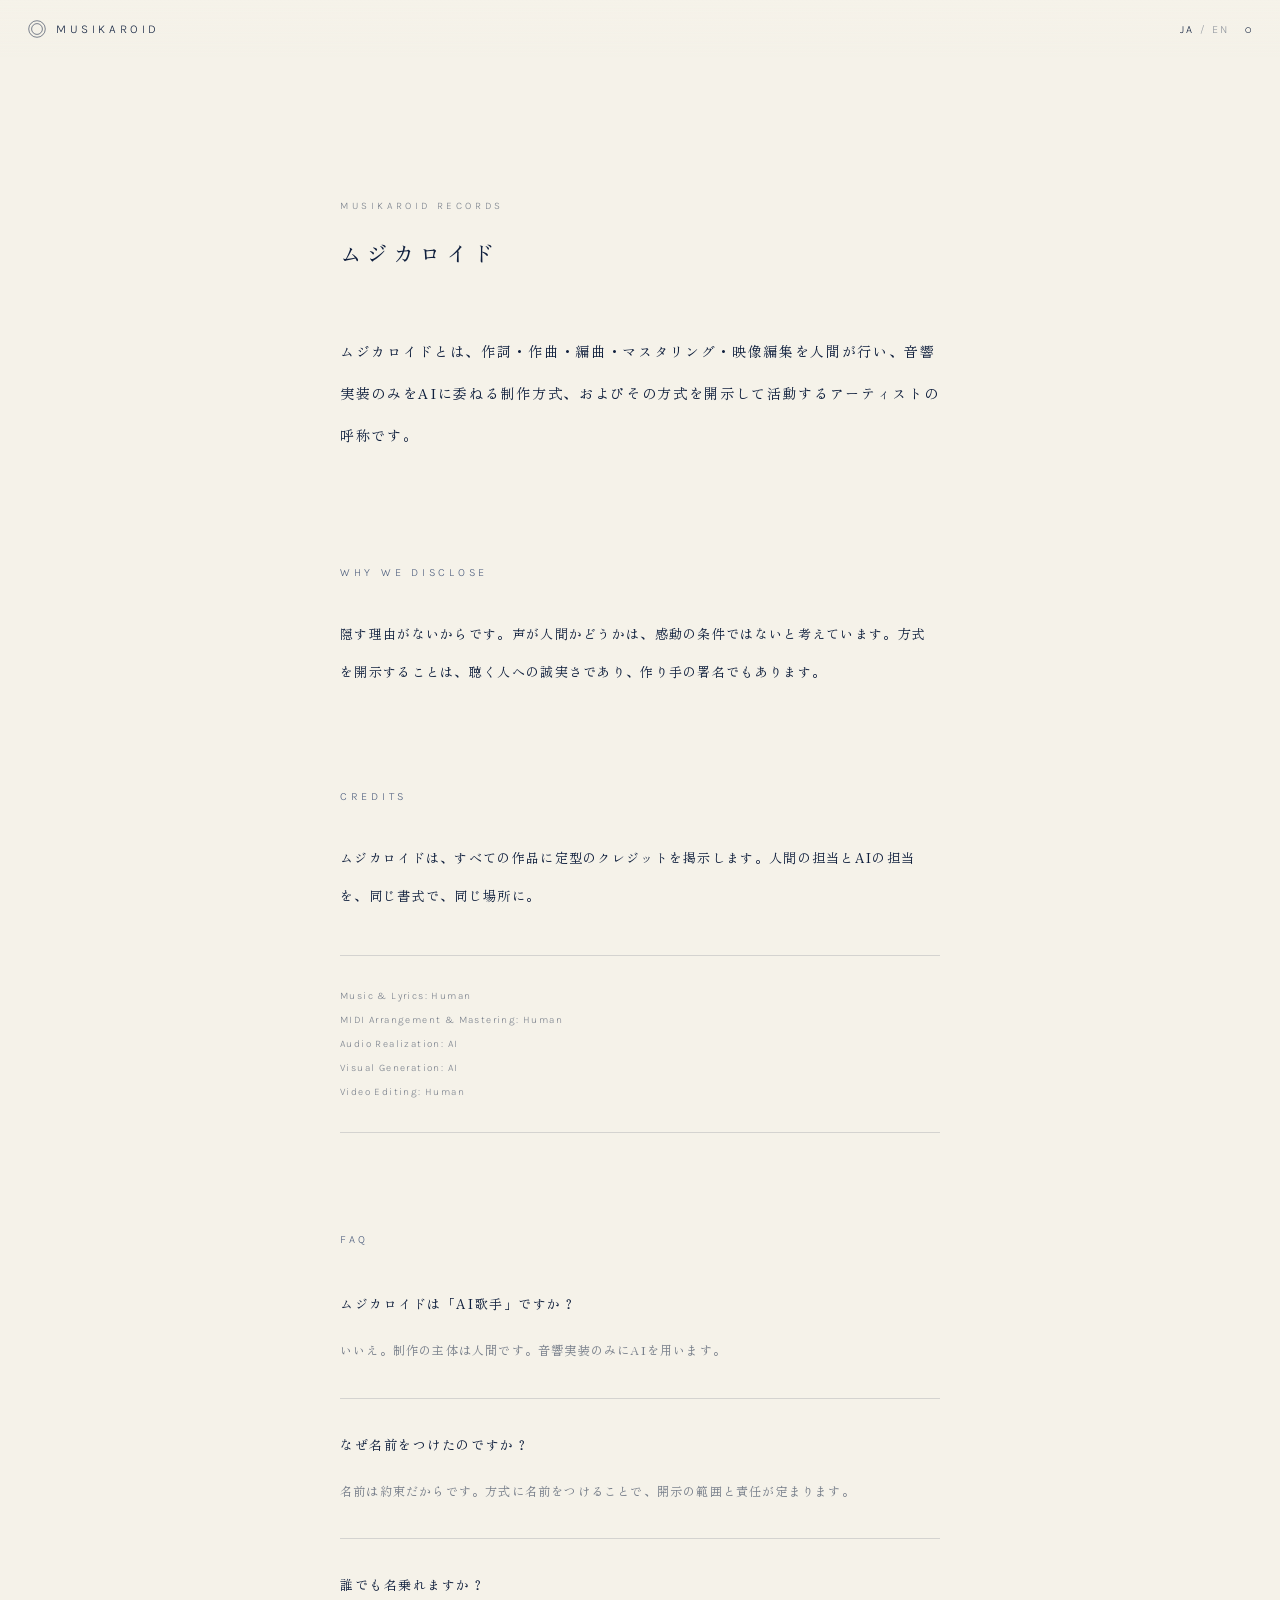
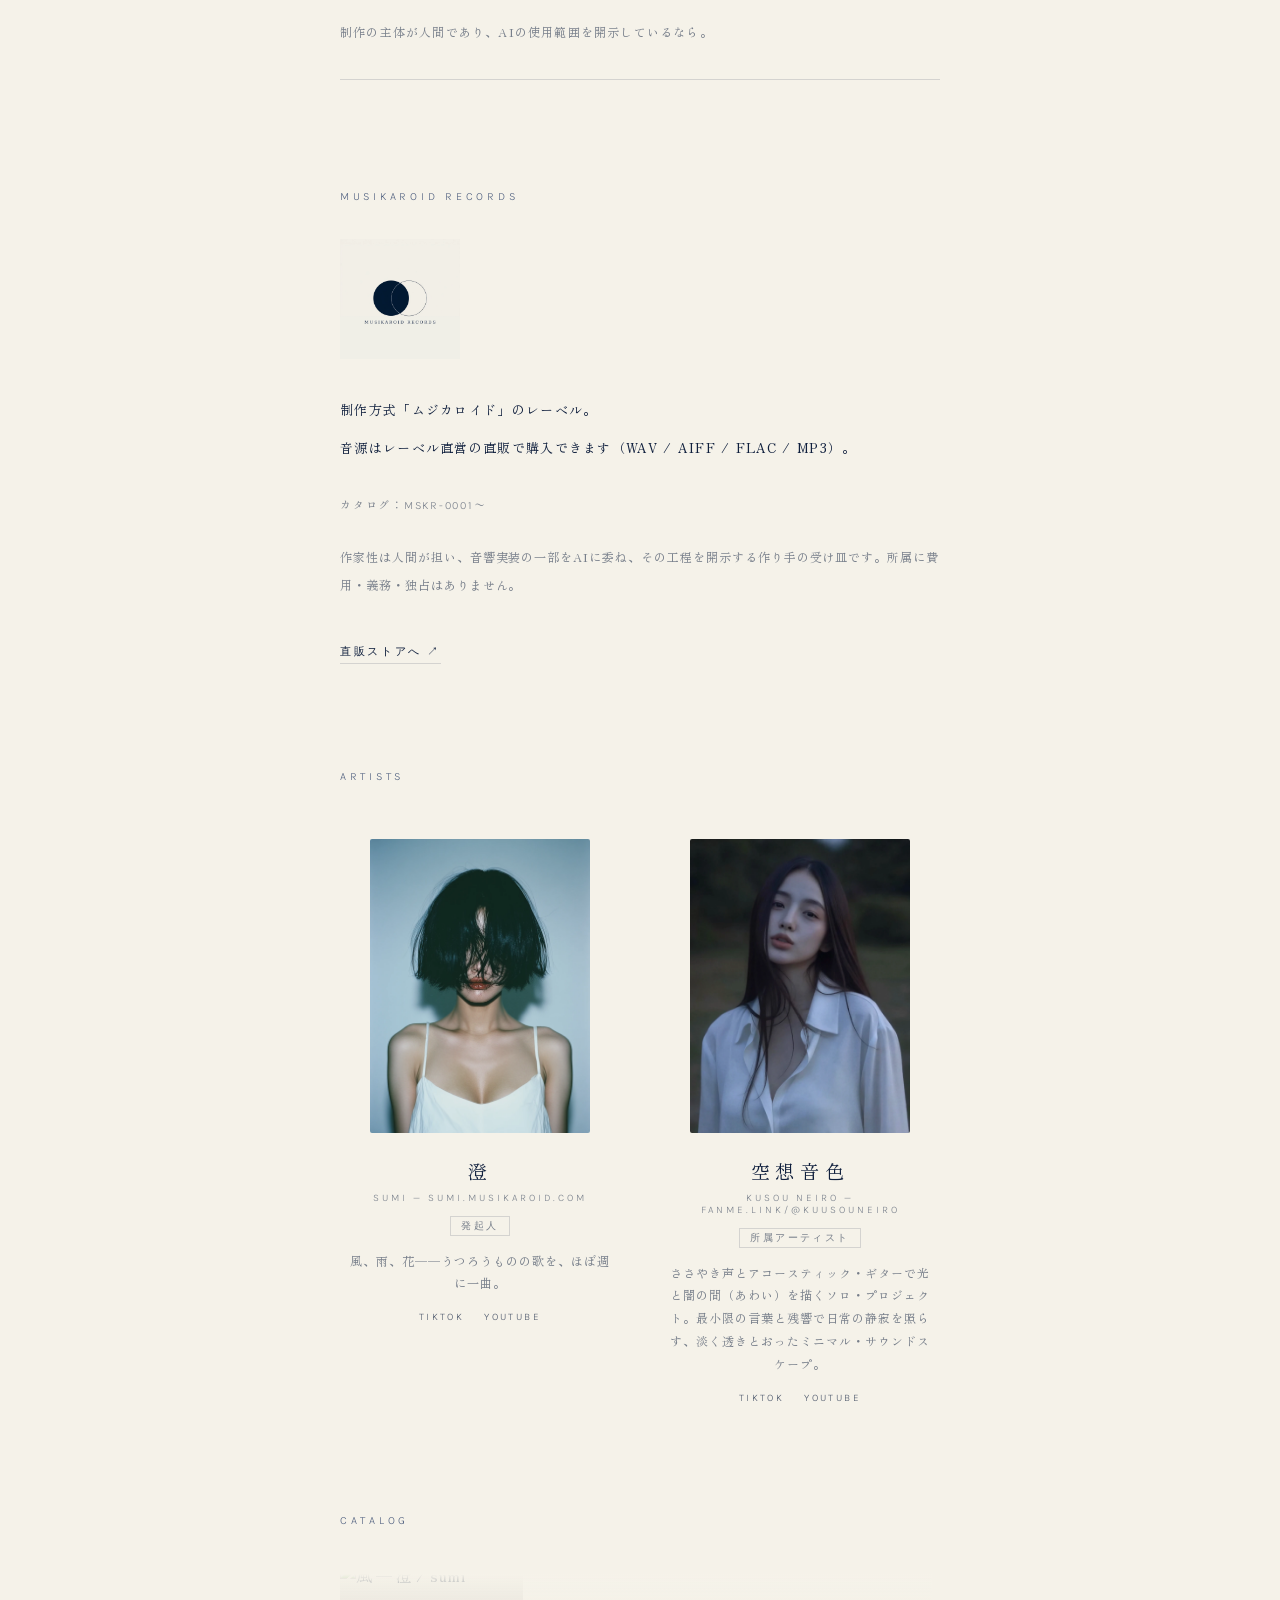
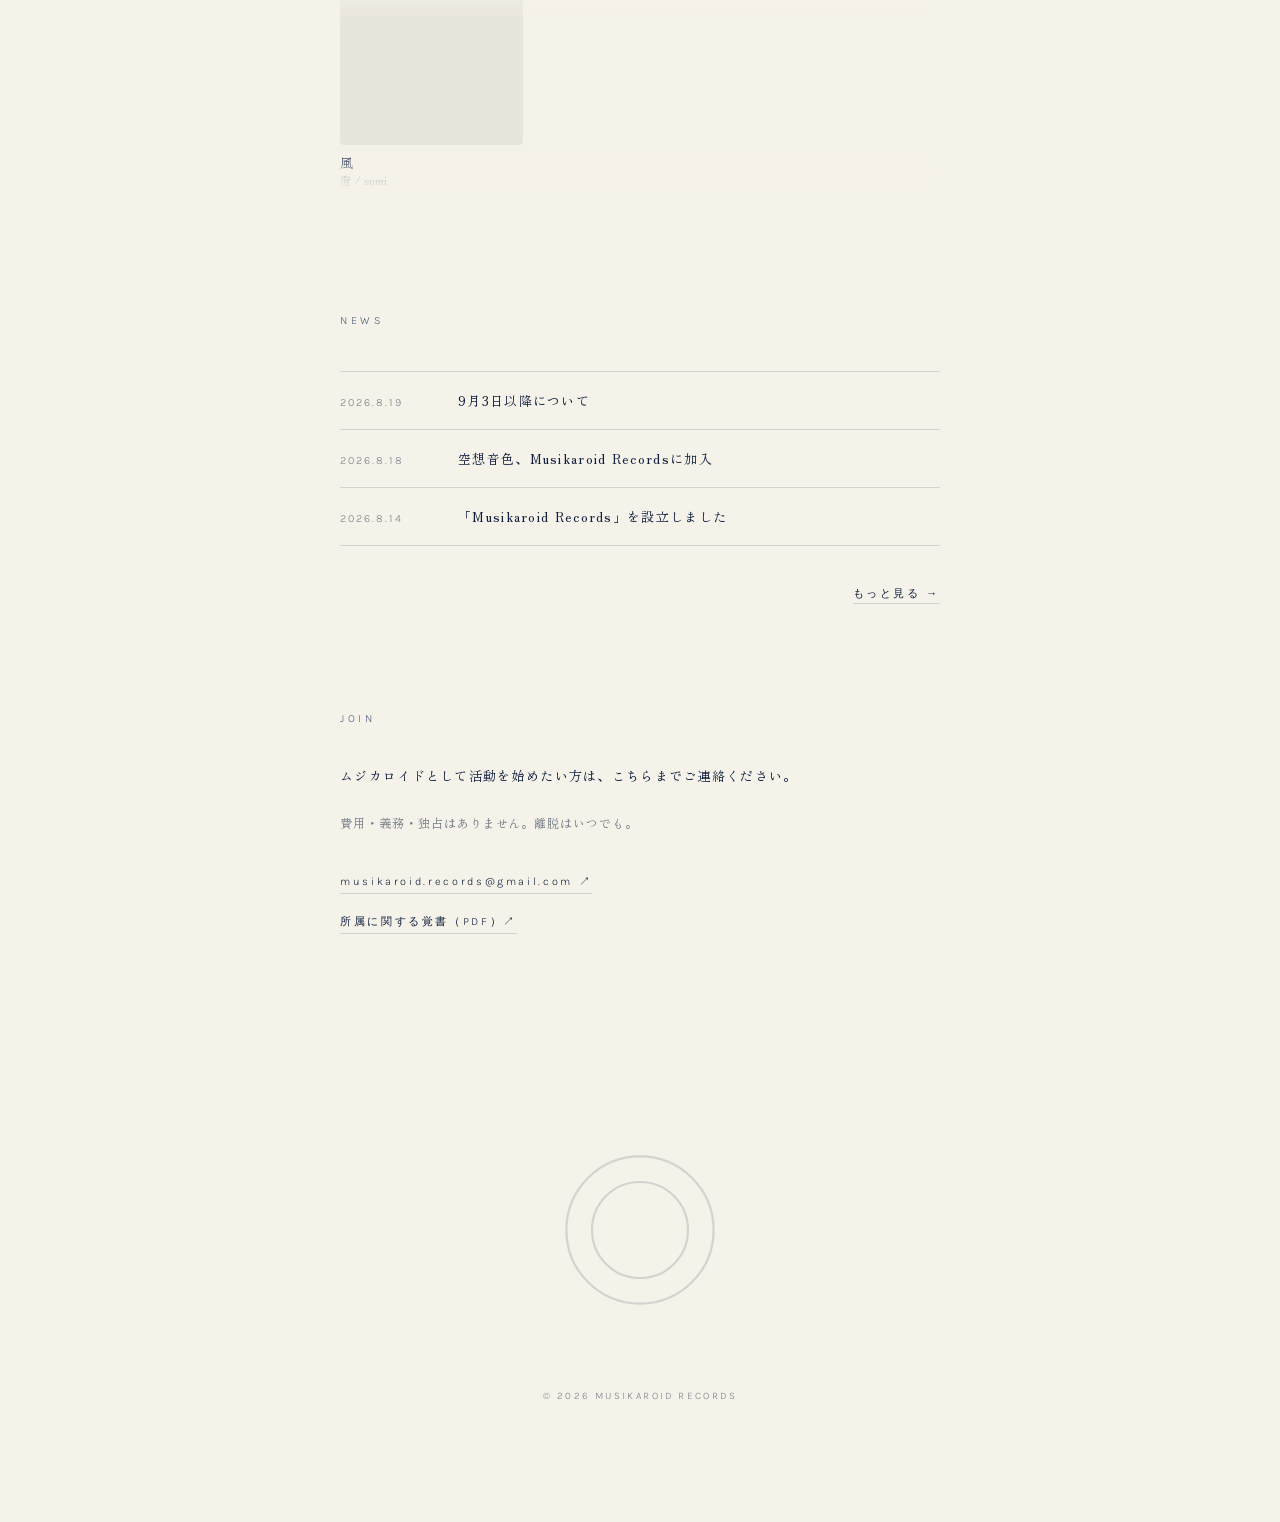
==== commit 389c4e27: "unify wording to "音響実装のみ" (audio realization) in JA and EN Co-Authored-By: Claude Opus 4.7 (1M conte" ====
--- a/index.html
+++ b/index.html
@@ -4,7 +4,7 @@
 <meta charset="utf-8">
 <meta name="viewport" content="width=device-width, initial-scale=1">
 <title>MUSIKAROID — ムジカロイドとは</title>
-<meta name="description" content="ムジカロイドとは、作詞・作曲・編曲・マスタリング・映像編集を人間が行い、歌声の音響化のみをAIに委ねる制作方式、およびその方式を開示して活動するアーティストの呼称です。">
+<meta name="description" content="ムジカロイドとは、作詞・作曲・編曲・マスタリング・映像編集を人間が行い、音響実装のみをAIに委ねる制作方式、およびその方式を開示して活動するアーティストの呼称です。">
 <link rel="canonical" href="https://musikaroid.com/">
 <link rel="icon" href="/favicon.ico" sizes="48x48">
 <link rel="icon" href="/favicon-32.png" type="image/png" sizes="32x32">
@@ -15,7 +15,7 @@
 <meta property="og:type" content="website">
 <meta property="og:site_name" content="MUSIKAROID">
 <meta property="og:title" content="MUSIKAROID — ムジカロイドとは">
-<meta property="og:description" content="歌声の音響化のみをAIに委ね、それを開示して活動する制作方式。">
+<meta property="og:description" content="音響実装のみをAIに委ね、それを開示して活動する制作方式。">
 <meta property="og:url" content="https://musikaroid.com/">
 <meta property="og:image" content="https://musikaroid.com/assets/og.png">
 <meta name="twitter:card" content="summary_large_image">
@@ -47,8 +47,8 @@
     <span lang="ja">ムジカロイド</span><span lang="en">Musikaroid</span>
   </h1>
   <p style="margin:56px 0 0;font-size:14px;line-height:3;letter-spacing:0.12em;text-wrap:pretty">
-    <span lang="ja">ムジカロイドとは、作詞・作曲・編曲・マスタリング・映像編集を人間が行い、歌声の音響化のみをAIに委ねる制作方式、およびその方式を開示して活動するアーティストの呼称です。</span>
-    <span lang="en">Musikaroid is a method of making music in which the words, composition, arrangement, mastering, and film are the work of a human — and only the rendering of the singing voice is entrusted to AI. It is also the name for artists who work openly under this method.</span>
+    <span lang="ja">ムジカロイドとは、作詞・作曲・編曲・マスタリング・映像編集を人間が行い、音響実装のみをAIに委ねる制作方式、およびその方式を開示して活動するアーティストの呼称です。</span>
+    <span lang="en">Musikaroid is a method of making music in which the words, composition, arrangement, mastering, and film are the work of a human — and only the audio realization is entrusted to AI. It is also the name for artists who work openly under this method.</span>
   </p>
   <section style="margin-top:110px">
     <p class="sec-label">WHY WE DISCLOSE</p>
@@ -69,7 +69,7 @@
     <p class="sec-label" style="margin-bottom:12px">FAQ</p>
     <div style="padding:32px 0;border-bottom:1px solid var(--line)">
       <p style="margin:0;font-size:13px;letter-spacing:0.12em;line-height:2.2"><span lang="ja">ムジカロイドは「AI歌手」ですか？</span><span lang="en">Is a Musikaroid an "AI singer"?</span></p>
-      <p style="margin:16px 0 0;font-size:12px;line-height:2.6;letter-spacing:0.1em;color:var(--dim)"><span lang="ja">いいえ。制作の主体は人間です。歌声の音響化のみにAIを用います。</span><span lang="en">No. The maker is human. AI is used only to render the singing voice.</span></p>
+      <p style="margin:16px 0 0;font-size:12px;line-height:2.6;letter-spacing:0.1em;color:var(--dim)"><span lang="ja">いいえ。制作の主体は人間です。音響実装のみにAIを用います。</span><span lang="en">No. The maker is human. AI is used only for the audio realization.</span></p>
     </div>
     <div style="padding:32px 0;border-bottom:1px solid var(--line)">
       <p style="margin:0;font-size:13px;letter-spacing:0.12em;line-height:2.2"><span lang="ja">なぜ名前をつけたのですか？</span><span lang="en">Why give the method a name?</span></p>
--- a/style.css
+++ b/style.css
@@ -59,12 +59,16 @@
 .artist-grid.count-2{grid-template-columns:repeat(2,minmax(0,1fr))}
 .artist-grid.count-3plus{grid-template-columns:repeat(auto-fit,minmax(220px,1fr))}
 @media (max-width:640px){.artist-grid,.artist-grid.count-2,.artist-grid.count-3plus{grid-template-columns:1fr;gap:56px 0}}
-.artist-card{display:block;text-decoration:none;color:inherit;text-align:center;width:100%;max-width:260px}
+.artist-card{display:block;text-align:center;width:100%;max-width:260px;color:inherit}
+.artist-card__link{display:block;text-decoration:none;color:inherit}
 .artist-card img{display:block;width:100%;max-width:220px;aspect-ratio:3/4;object-fit:cover;margin:0 auto;border-radius:2px}
 .artist-card .an{display:block;margin-top:24px;font-family:'Zen Old Mincho',serif;font-size:19px;letter-spacing:0.3em;color:var(--ink)}
 .artist-card .aen{display:block;margin-top:8px;font-family:Karla,sans-serif;font-size:10px;letter-spacing:0.3em;color:var(--dim)}
 .artist-card .arole{display:inline-block;margin-top:12px;font-family:Karla,sans-serif;font-size:10px;letter-spacing:0.24em;color:var(--dim);padding:2px 10px;border:1px solid var(--line)}
 .artist-card .atag{display:block;margin-top:14px;font-size:12px;line-height:1.9;letter-spacing:0.08em;color:var(--dim);max-width:280px;margin-left:auto;margin-right:auto}
+.artist-card .alinks{display:flex;justify-content:center;flex-wrap:wrap;gap:20px;margin-top:16px;font-family:Karla,sans-serif;font-size:10px;letter-spacing:0.24em}
+.artist-card .alinks a{text-decoration:none;color:var(--ink);opacity:.75}
+.artist-card .alinks a:hover,.artist-card .alinks a:focus-visible{opacity:1}
 .mkr-divider{display:flex;justify-content:center;align-items:center;padding:80px 20px}
 .mkr-divider svg{width:min(160px,28vw);height:auto;color:var(--ink);opacity:.14}
 @media (prefers-reduced-motion:reduce){*{animation:none!important;transition:none!important}}
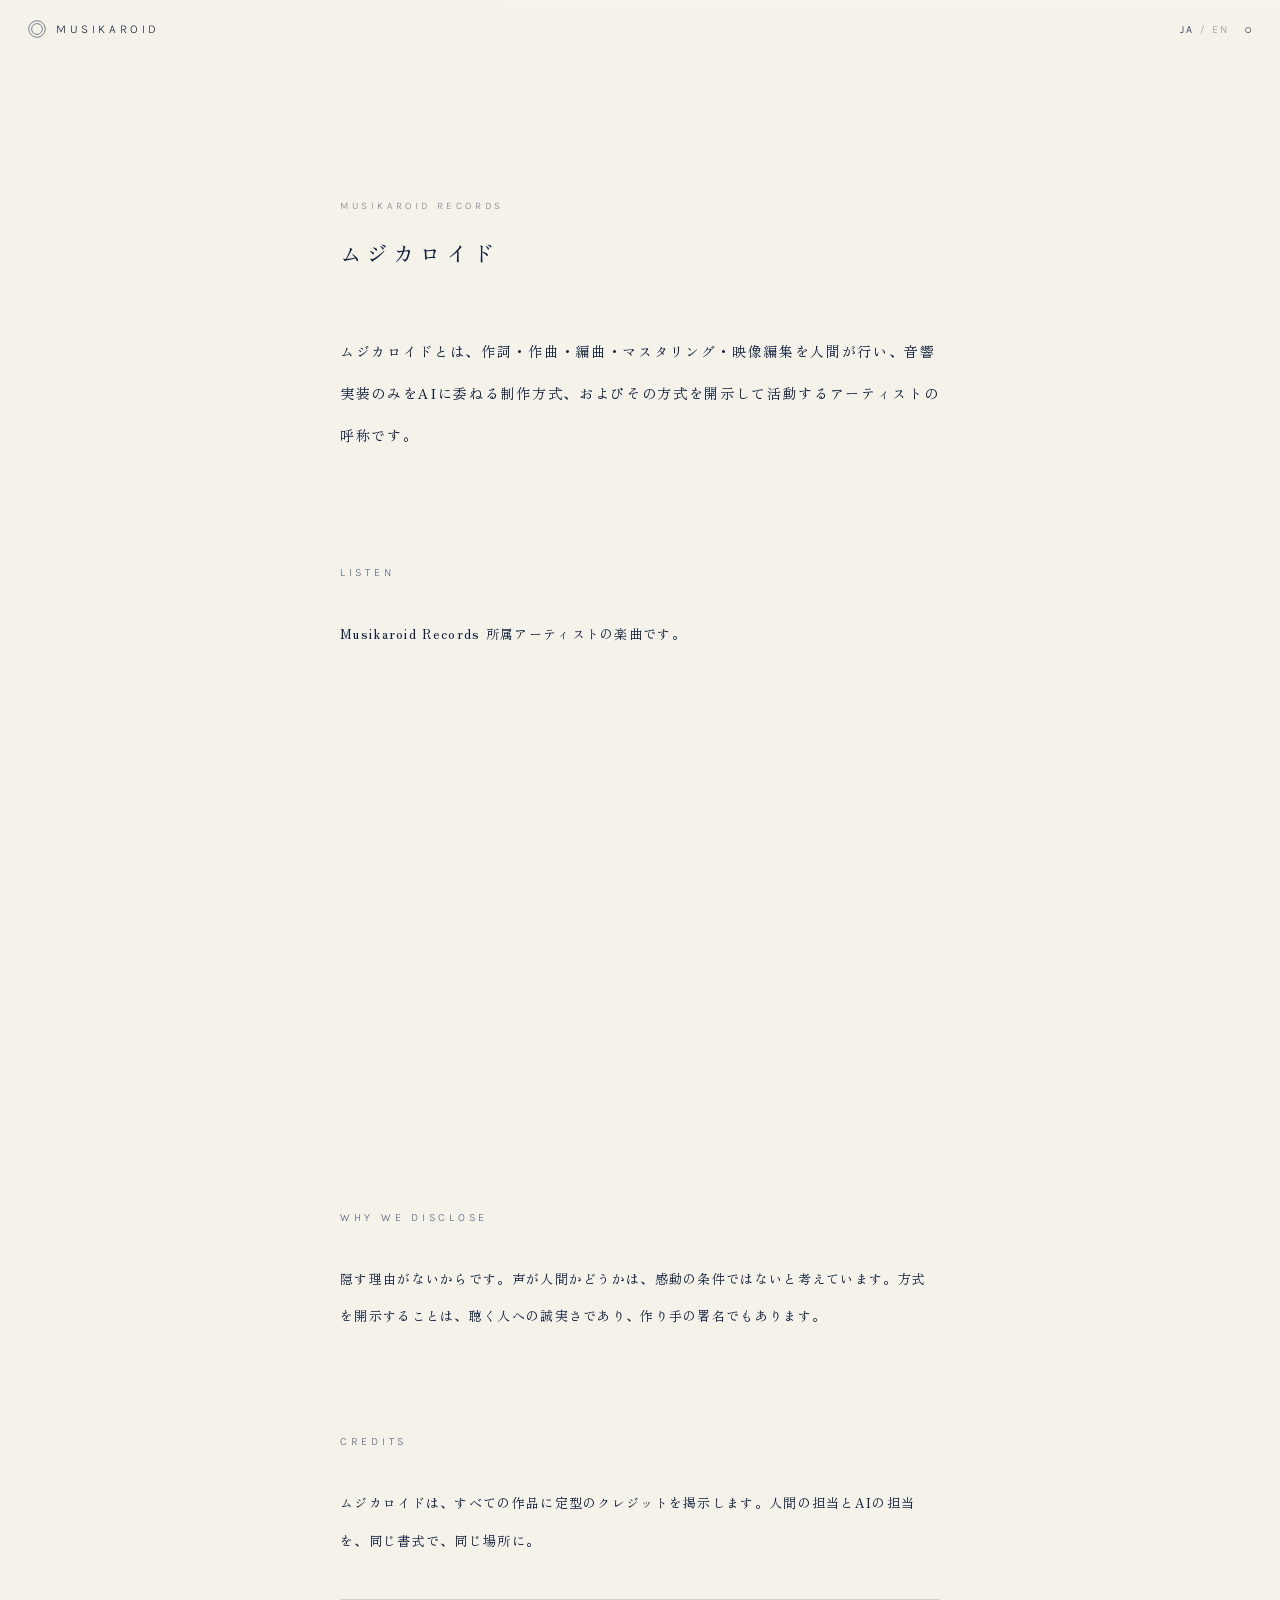
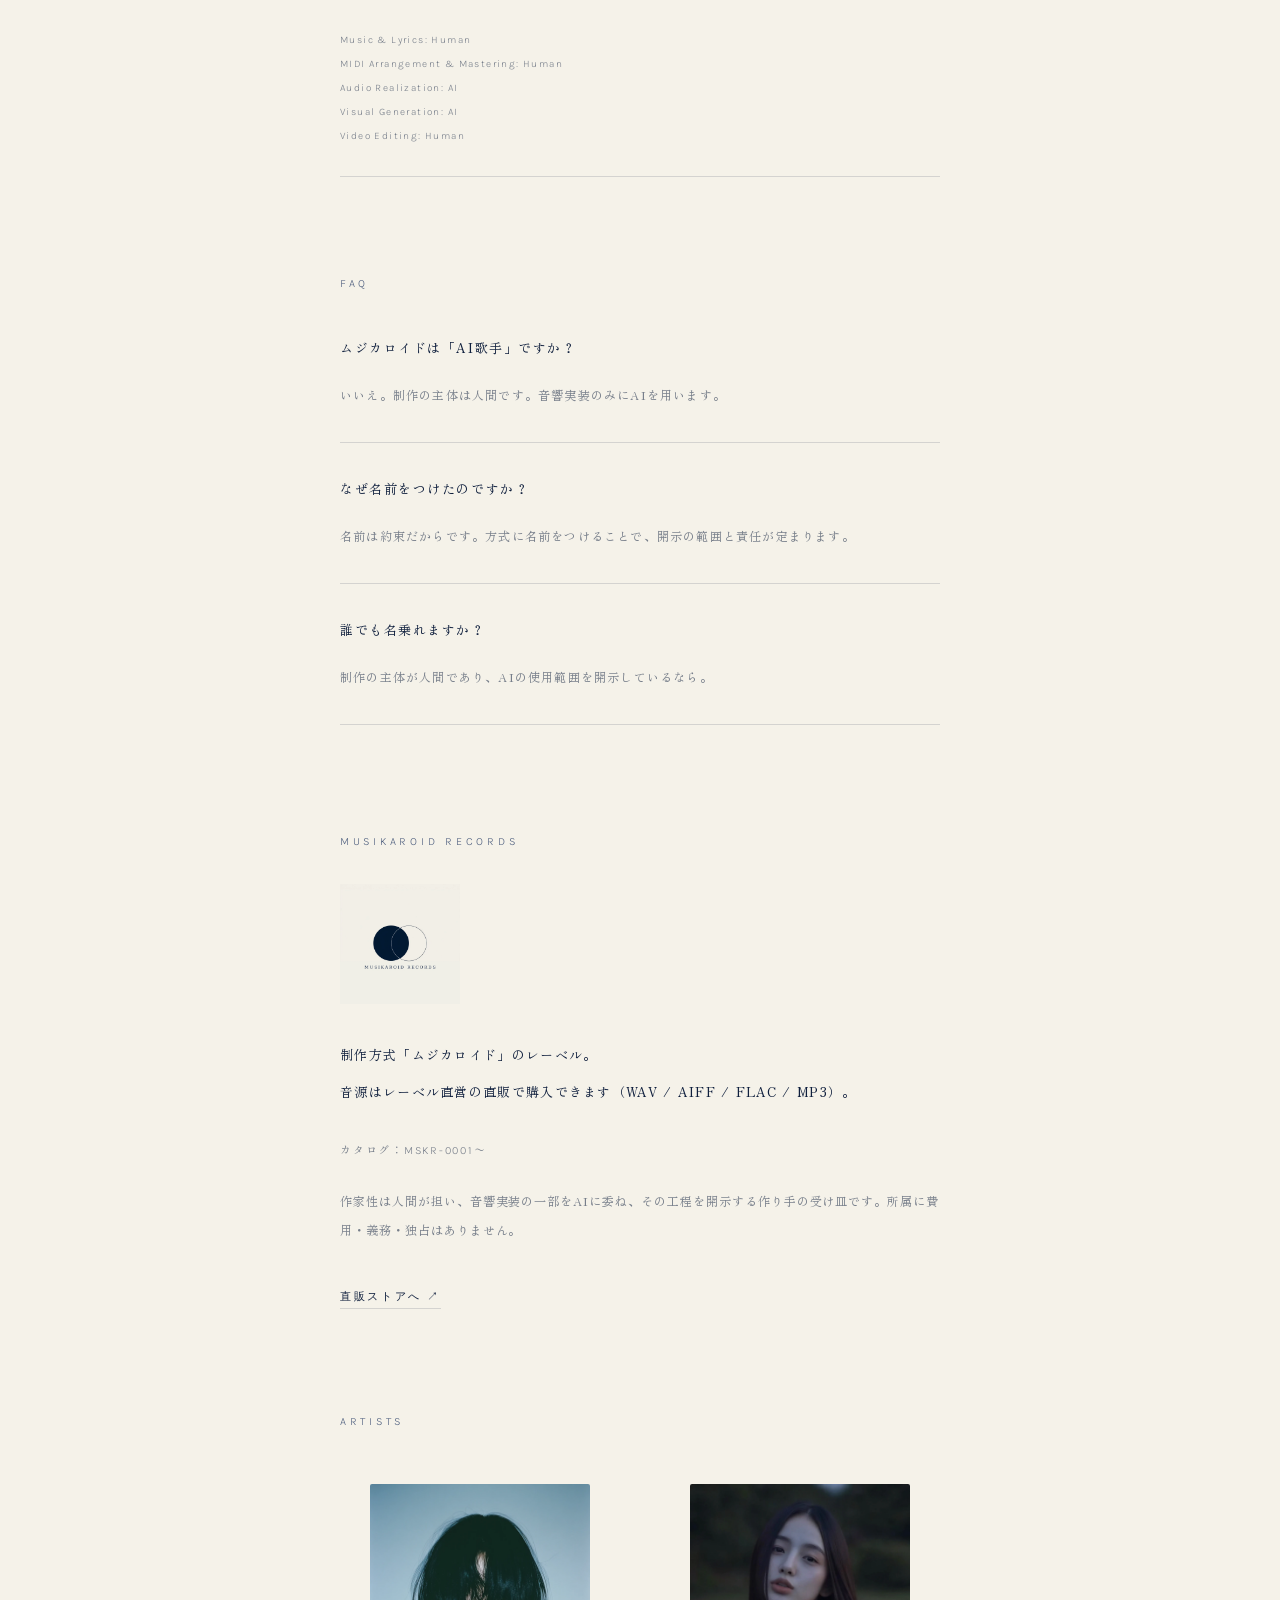
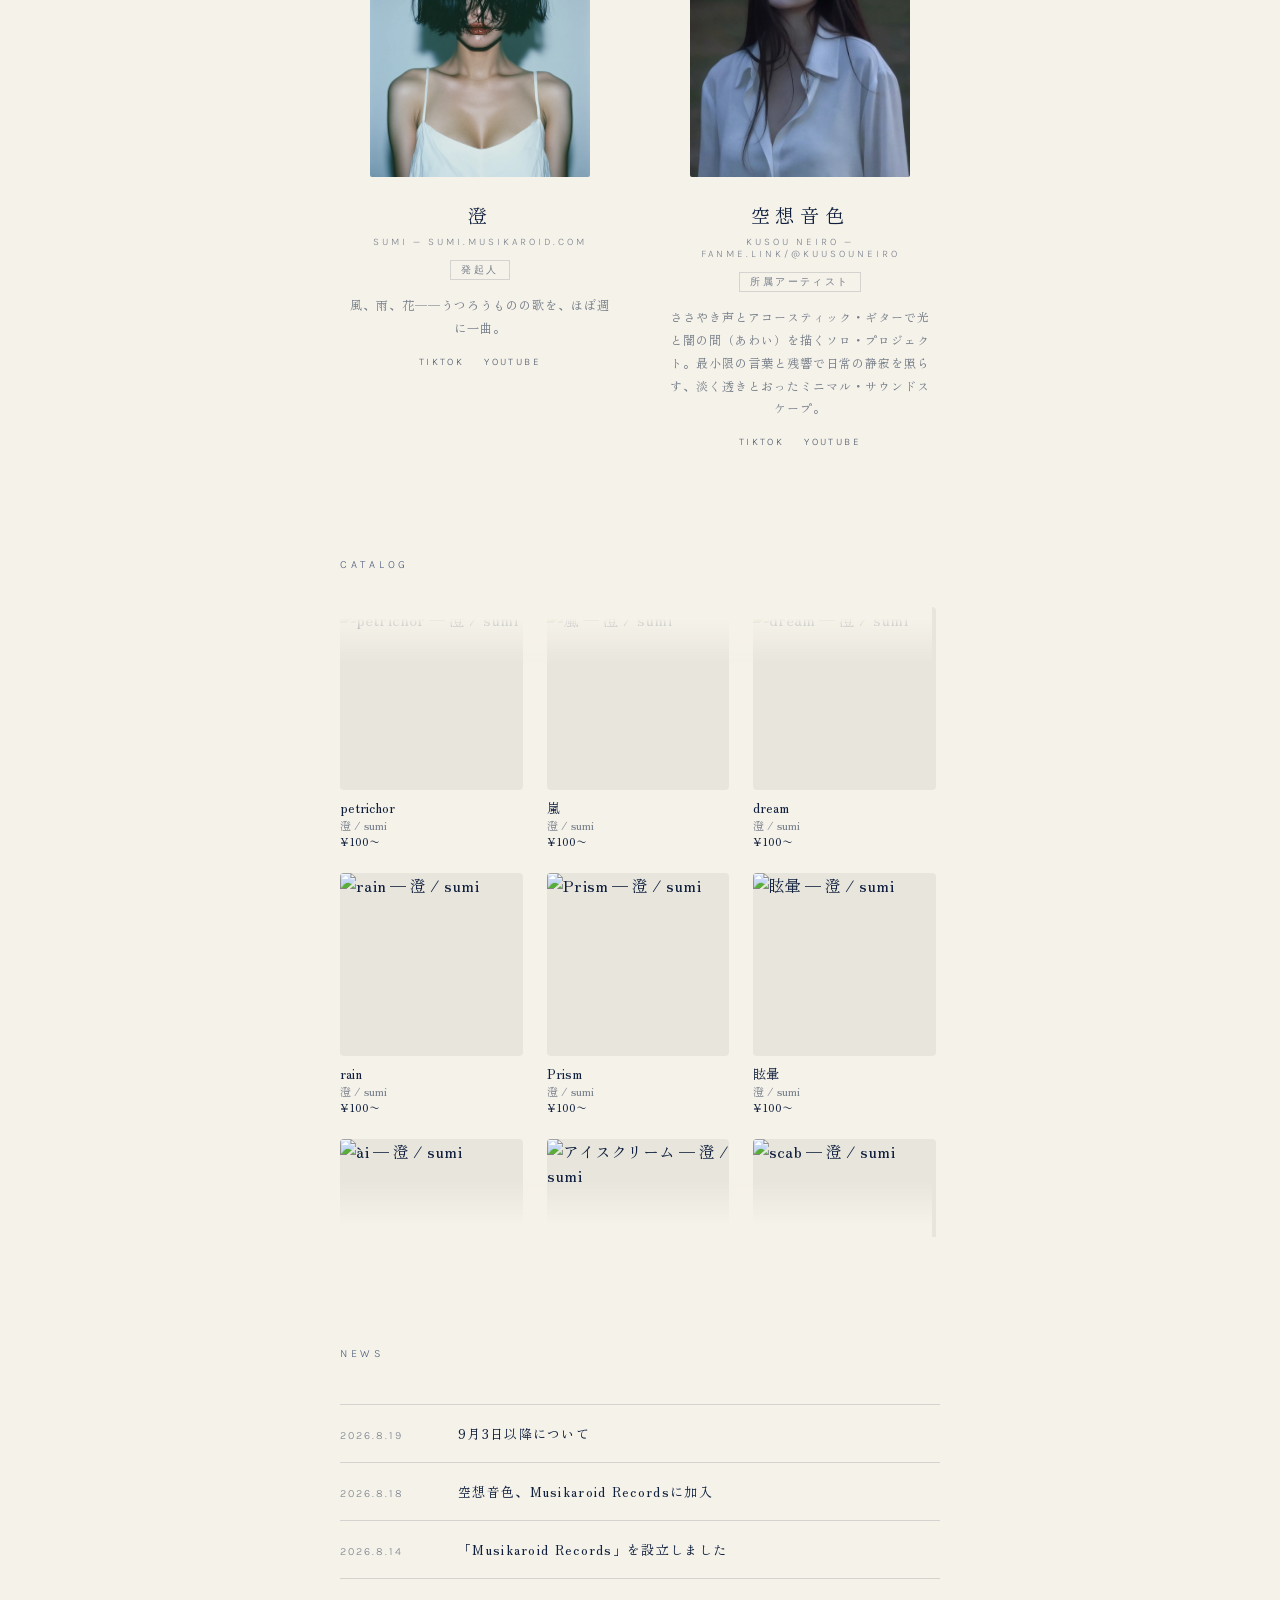
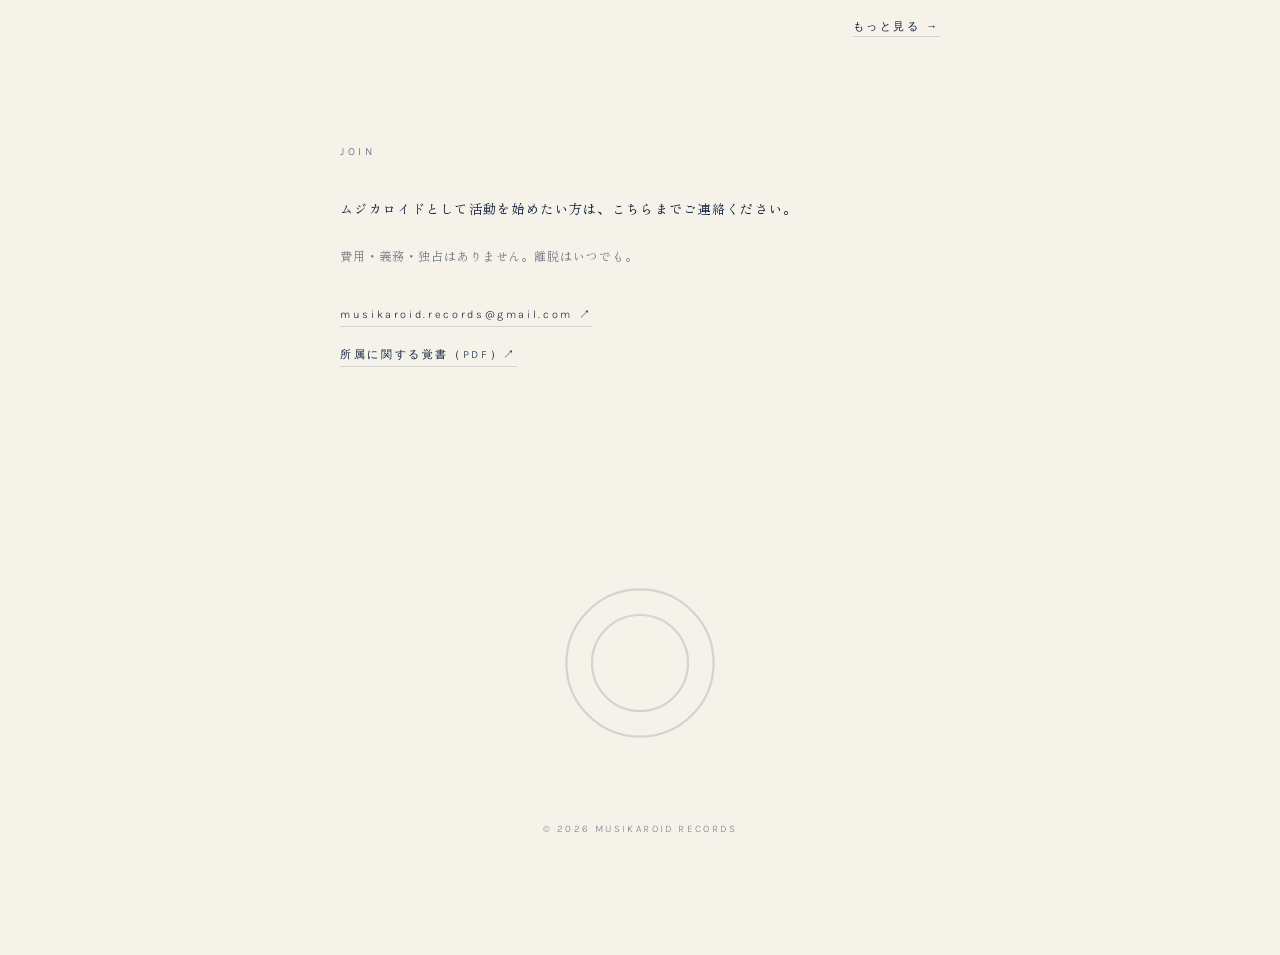
==== commit 13fe6fb1: "add spotify playlist embed to top page LISTEN section placed between the definition and WHY WE DISCL" ====
--- a/index.html
+++ b/index.html
@@ -50,6 +50,16 @@
     <span lang="ja">ムジカロイドとは、作詞・作曲・編曲・マスタリング・映像編集を人間が行い、音響実装のみをAIに委ねる制作方式、およびその方式を開示して活動するアーティストの呼称です。</span>
     <span lang="en">Musikaroid is a method of making music in which the words, composition, arrangement, mastering, and film are the work of a human — and only the audio realization is entrusted to AI. It is also the name for artists who work openly under this method.</span>
   </p>
+  <section style="margin-top:110px">
+    <p class="sec-label">LISTEN</p>
+    <p style="margin:36px 0 0;font-size:13px;line-height:2.9;letter-spacing:0.1em;text-wrap:pretty">
+      <span lang="ja">Musikaroid Records 所属アーティストの楽曲です。</span>
+      <span lang="en">Music by the artists of Musikaroid Records.</span>
+    </p>
+    <div class="spotify-embed" style="margin-top:28px">
+      <iframe style="border-radius:12px;display:block;border:0" src="https://open.spotify.com/embed/playlist/2PiPZy1nnym5w6ycLT8t2O?utm_source=generator&amp;theme=0" width="100%" height="420" frameBorder="0" allowfullscreen="" allow="autoplay; clipboard-write; encrypted-media; fullscreen; picture-in-picture" loading="lazy" title="Musikaroid Records プレイリスト"></iframe>
+    </div>
+  </section>
   <section style="margin-top:110px">
     <p class="sec-label">WHY WE DISCLOSE</p>
     <p style="margin:36px 0 0;font-size:13px;line-height:2.9;letter-spacing:0.1em;text-wrap:pretty">
--- a/style.css
+++ b/style.css
@@ -55,6 +55,7 @@
 .cat-scroll .sonotracks-dg::-webkit-scrollbar-track{background:transparent}
 .cat-scroll .sonotracks-dg::-webkit-scrollbar-thumb{background:var(--mist);border-radius:3px;opacity:.6}
 @media (max-width:640px){.cat-scroll .sonotracks-dg{max-height:60vh}}
+@media (max-width:640px){.spotify-embed iframe{height:352px}}
 .artist-grid{display:grid;grid-template-columns:1fr;gap:56px 40px;max-width:800px;margin:0 auto;justify-items:center}
 .artist-grid.count-2{grid-template-columns:repeat(2,minmax(0,1fr))}
 .artist-grid.count-3plus{grid-template-columns:repeat(auto-fit,minmax(220px,1fr))}
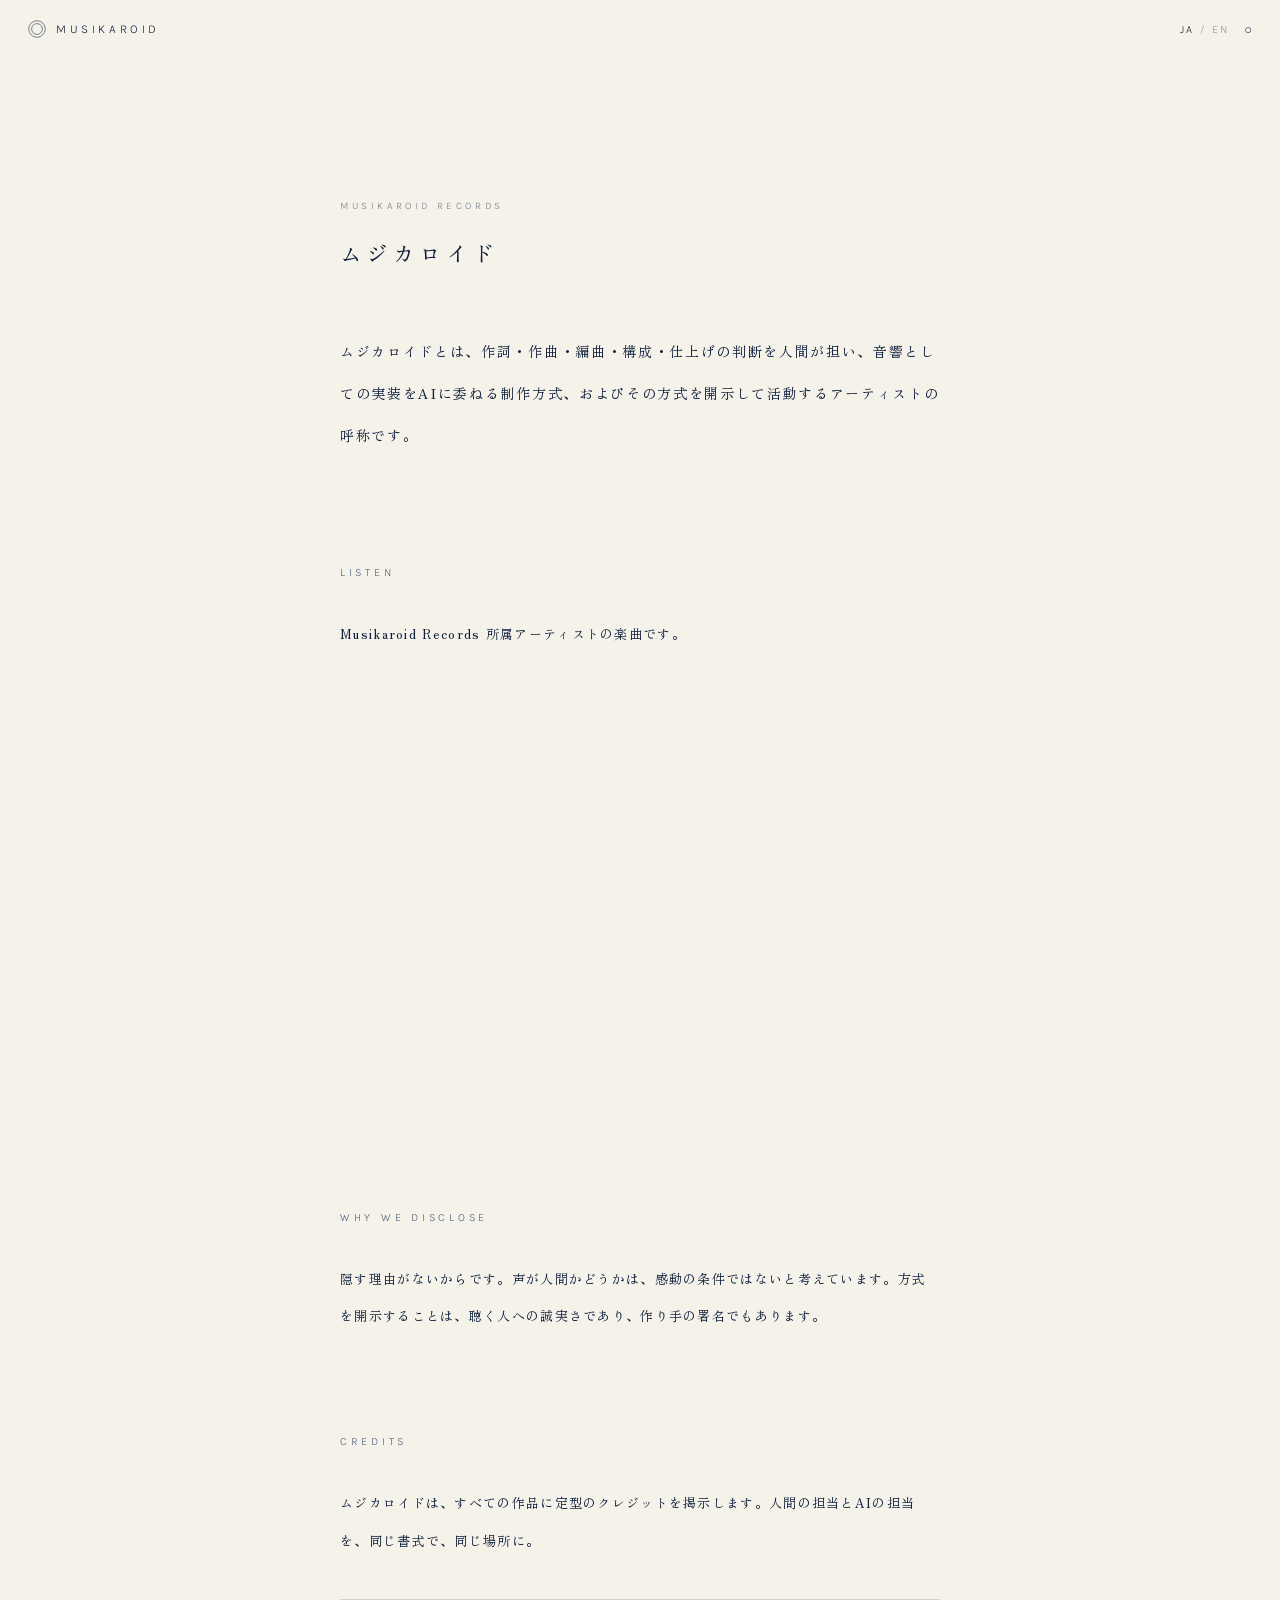
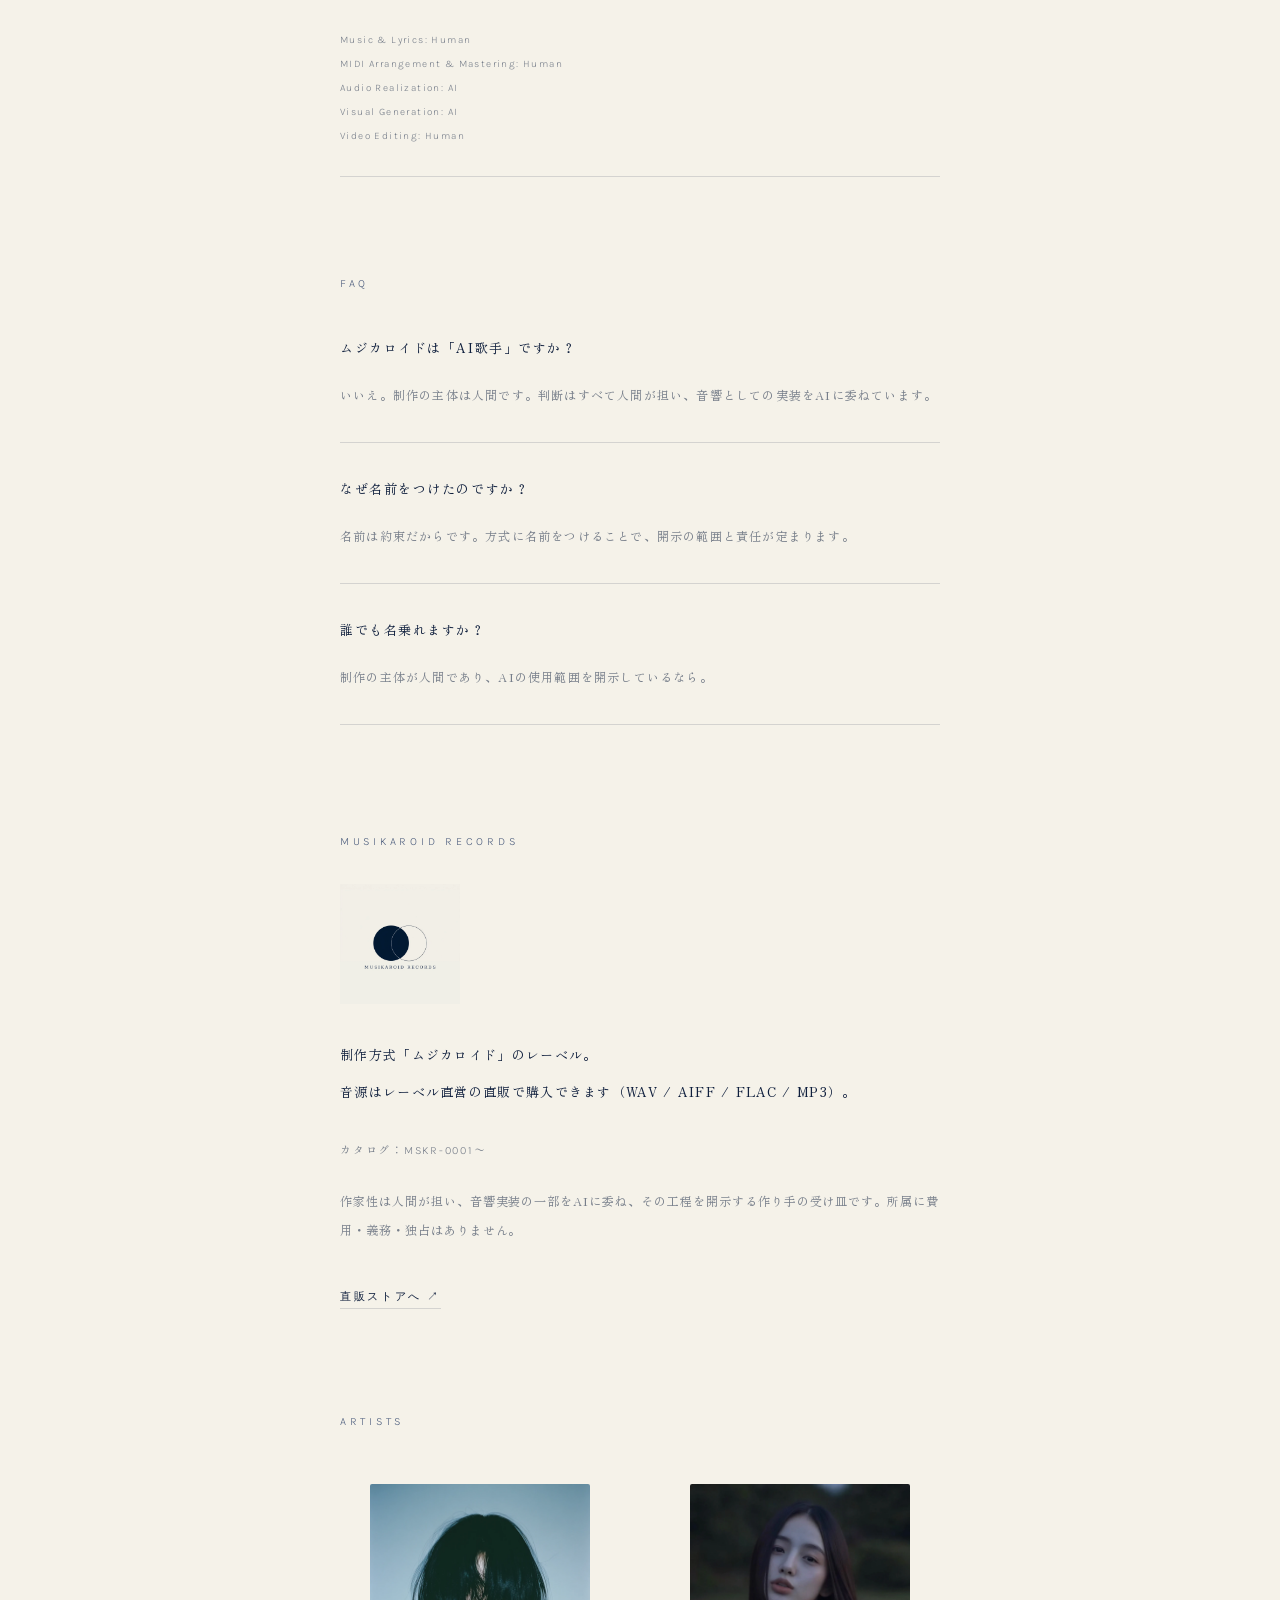
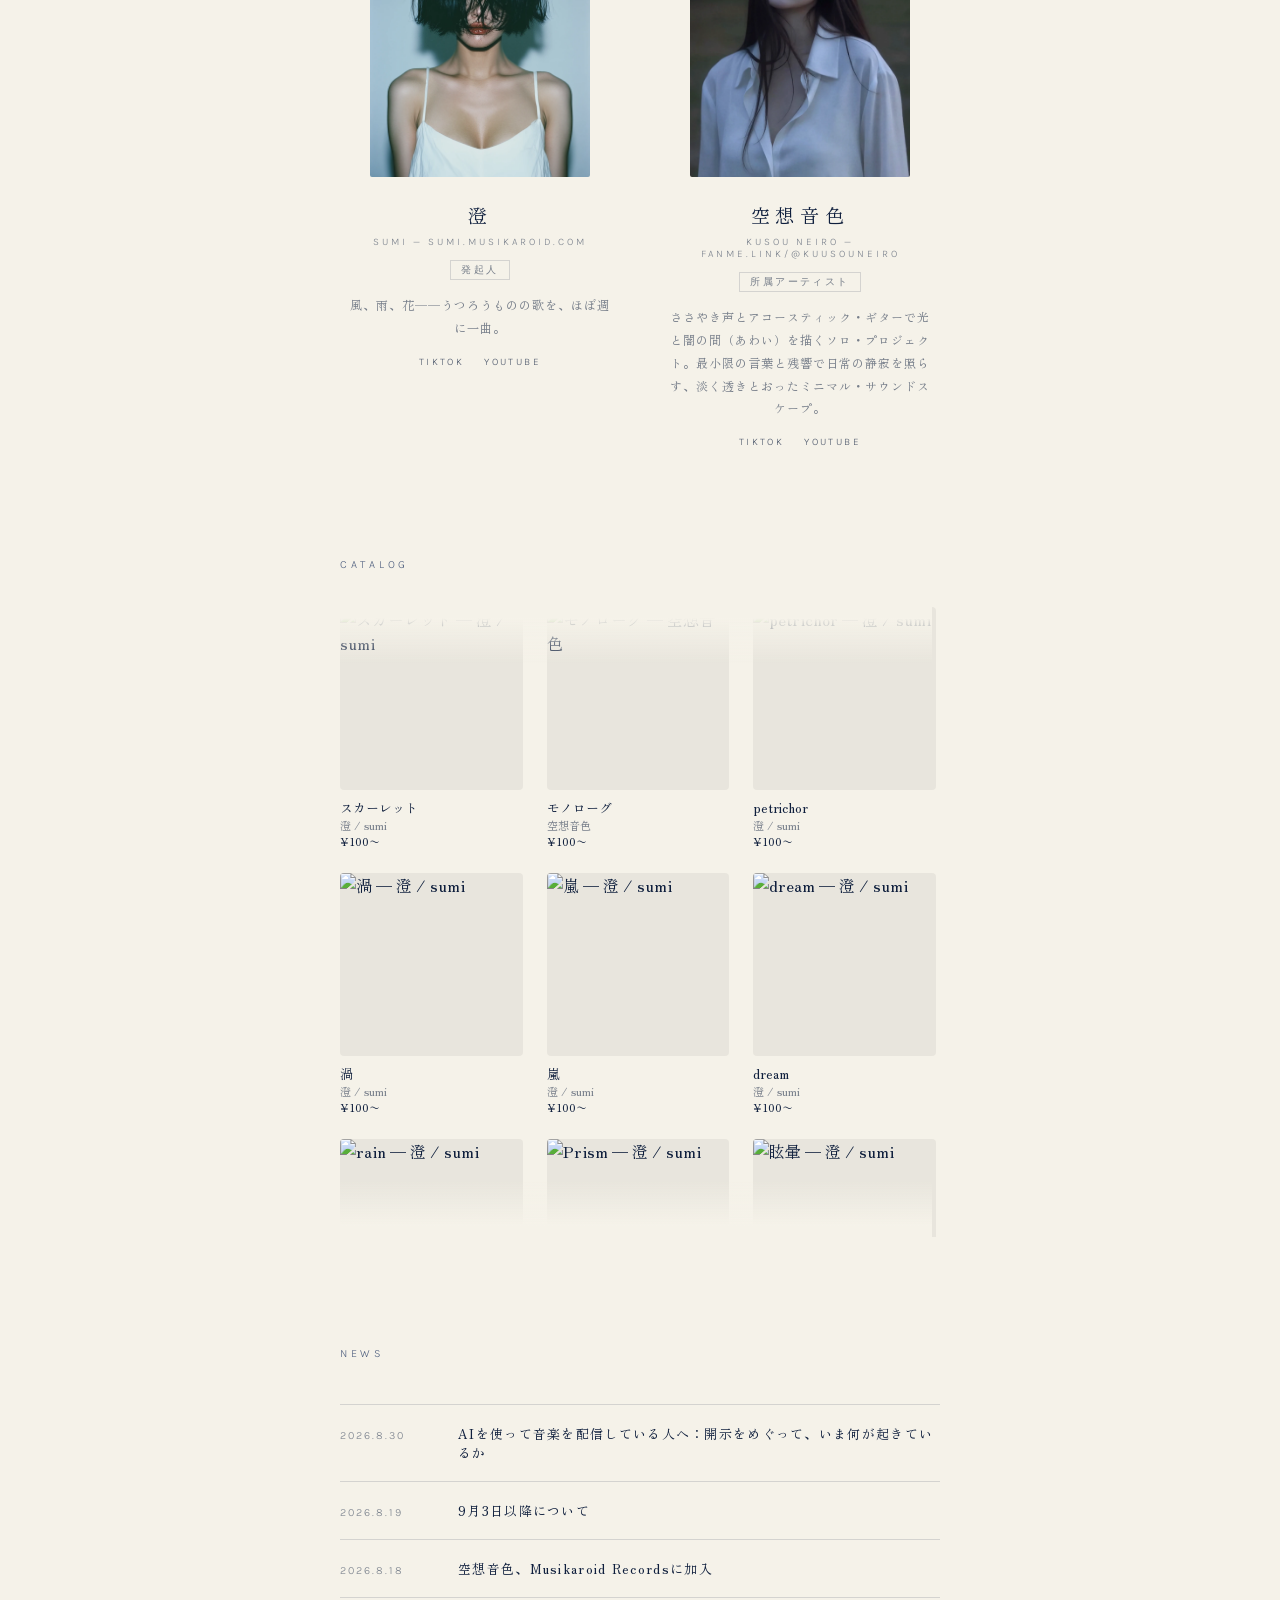
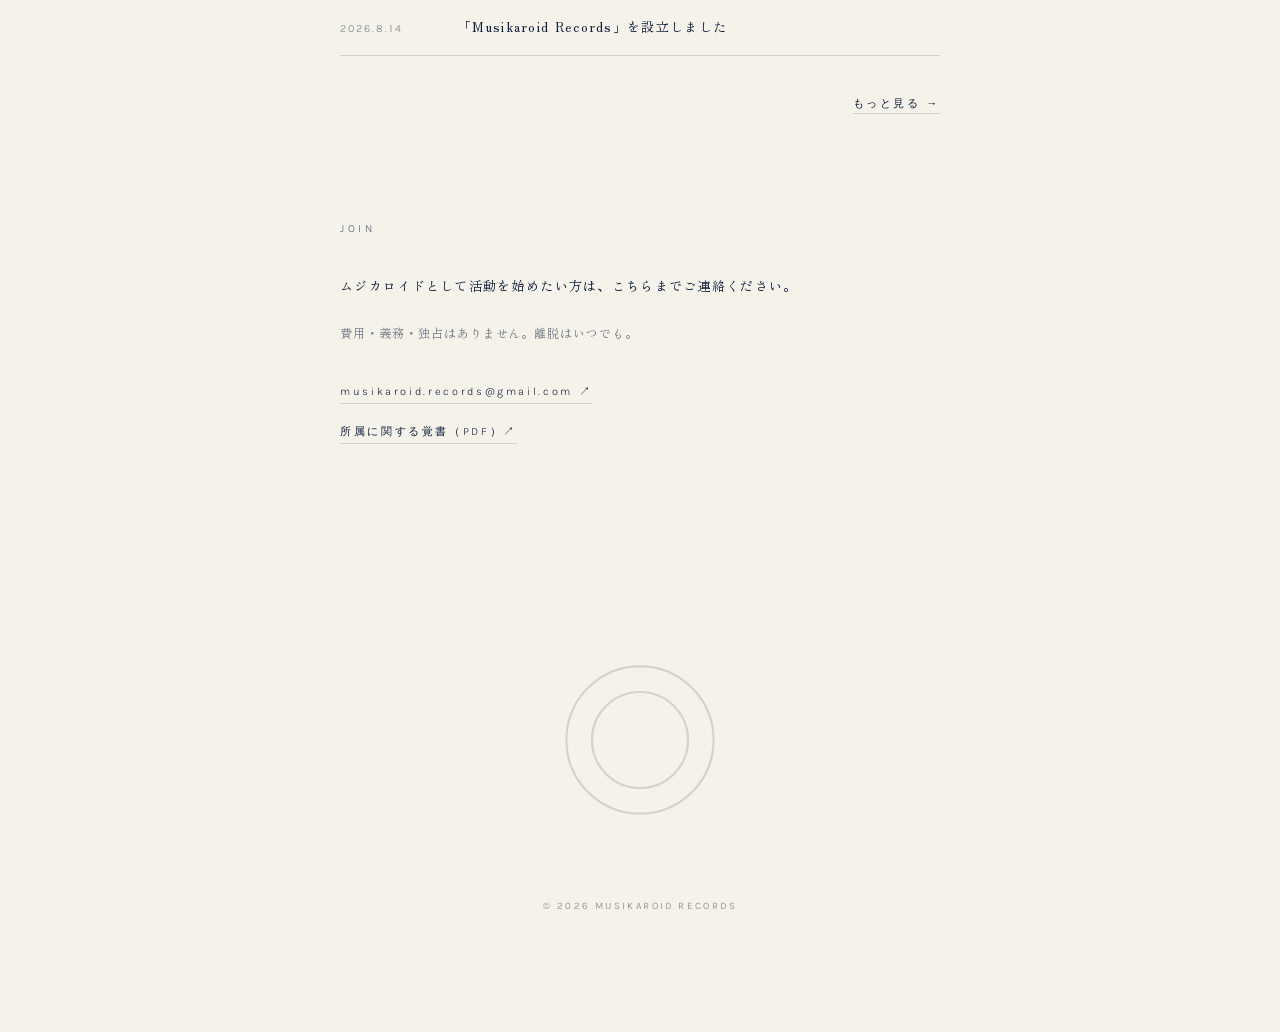
==== commit 12586306: "update musikaroid definition to v1.2 wording - remove "のみ" from all definition contexts (meta / og /" ====
--- a/index.html
+++ b/index.html
@@ -4,7 +4,7 @@
 <meta charset="utf-8">
 <meta name="viewport" content="width=device-width, initial-scale=1">
 <title>MUSIKAROID — ムジカロイドとは</title>
-<meta name="description" content="ムジカロイドとは、作詞・作曲・編曲・マスタリング・映像編集を人間が行い、音響実装のみをAIに委ねる制作方式、およびその方式を開示して活動するアーティストの呼称です。">
+<meta name="description" content="ムジカロイドとは、作詞・作曲・編曲・構成・仕上げの判断を人間が担い、音響としての実装をAIに委ねる制作方式、およびその方式を開示して活動するアーティストの呼称です。">
 <link rel="canonical" href="https://musikaroid.com/">
 <link rel="icon" href="/favicon.ico" sizes="48x48">
 <link rel="icon" href="/favicon-32.png" type="image/png" sizes="32x32">
@@ -15,7 +15,7 @@
 <meta property="og:type" content="website">
 <meta property="og:site_name" content="MUSIKAROID">
 <meta property="og:title" content="MUSIKAROID — ムジカロイドとは">
-<meta property="og:description" content="音響実装のみをAIに委ね、それを開示して活動する制作方式。">
+<meta property="og:description" content="判断は人間が担い、音響としての実装をAIに委ねる。それを開示して活動する制作方式。">
 <meta property="og:url" content="https://musikaroid.com/">
 <meta property="og:image" content="https://musikaroid.com/assets/og.png">
 <meta name="twitter:card" content="summary_large_image">
@@ -47,8 +47,8 @@
     <span lang="ja">ムジカロイド</span><span lang="en">Musikaroid</span>
   </h1>
   <p style="margin:56px 0 0;font-size:14px;line-height:3;letter-spacing:0.12em;text-wrap:pretty">
-    <span lang="ja">ムジカロイドとは、作詞・作曲・編曲・マスタリング・映像編集を人間が行い、音響実装のみをAIに委ねる制作方式、およびその方式を開示して活動するアーティストの呼称です。</span>
-    <span lang="en">Musikaroid is a method of making music in which the words, composition, arrangement, mastering, and film are the work of a human — and only the audio realization is entrusted to AI. It is also the name for artists who work openly under this method.</span>
+    <span lang="ja">ムジカロイドとは、作詞・作曲・編曲・構成・仕上げの判断を人間が担い、音響としての実装をAIに委ねる制作方式、およびその方式を開示して活動するアーティストの呼称です。</span>
+    <span lang="en">Musikaroid is a method of making music in which the decisions — lyrics, composition, arrangement, structure, and finishing — are made by a human, and the audio realization is entrusted to AI. It is also the name for artists who work openly under this method.</span>
   </p>
   <section style="margin-top:110px">
     <p class="sec-label">LISTEN</p>
@@ -79,7 +79,7 @@
     <p class="sec-label" style="margin-bottom:12px">FAQ</p>
     <div style="padding:32px 0;border-bottom:1px solid var(--line)">
       <p style="margin:0;font-size:13px;letter-spacing:0.12em;line-height:2.2"><span lang="ja">ムジカロイドは「AI歌手」ですか？</span><span lang="en">Is a Musikaroid an "AI singer"?</span></p>
-      <p style="margin:16px 0 0;font-size:12px;line-height:2.6;letter-spacing:0.1em;color:var(--dim)"><span lang="ja">いいえ。制作の主体は人間です。音響実装のみにAIを用います。</span><span lang="en">No. The maker is human. AI is used only for the audio realization.</span></p>
+      <p style="margin:16px 0 0;font-size:12px;line-height:2.6;letter-spacing:0.1em;color:var(--dim)"><span lang="ja">いいえ。制作の主体は人間です。判断はすべて人間が担い、音響としての実装をAIに委ねています。</span><span lang="en">No. The maker is human. Every decision is made by a human; the audio realization is entrusted to AI.</span></p>
     </div>
     <div style="padding:32px 0;border-bottom:1px solid var(--line)">
       <p style="margin:0;font-size:13px;letter-spacing:0.12em;line-height:2.2"><span lang="ja">なぜ名前をつけたのですか？</span><span lang="en">Why give the method a name?</span></p>
--- a/style.css
+++ b/style.css
@@ -56,6 +56,22 @@
 .cat-scroll .sonotracks-dg::-webkit-scrollbar-thumb{background:var(--mist);border-radius:3px;opacity:.6}
 @media (max-width:640px){.cat-scroll .sonotracks-dg{max-height:60vh}}
 @media (max-width:640px){.spotify-embed iframe{height:352px}}
+.article-body{font-size:14px;line-height:2.2;letter-spacing:0.06em;text-wrap:pretty}
+.article-body p{margin:26px 0 0}
+.article-body strong{font-weight:500;color:var(--ink)}
+.article-body a{color:var(--ink);border-bottom:1px solid var(--line)}
+.article-body h2{margin:64px 0 0;padding-top:44px;border-top:1px solid var(--line);font-family:'Zen Old Mincho',serif;font-size:17px;font-weight:400;letter-spacing:0.08em;line-height:1.7}
+.article-body h3{margin:44px 0 0;font-family:'Zen Old Mincho',serif;font-size:14px;font-weight:500;letter-spacing:0.08em;color:var(--mist)}
+.article-body h2 + p,.article-body h3 + p{margin-top:28px}
+.article-body hr{margin:56px 0 0;border:0;border-top:1px solid var(--line)}
+.article-body blockquote{margin:32px 0 0;padding:20px 24px;border-left:2px solid var(--mist);background:color-mix(in oklab,var(--mist) 6%,transparent);font-size:13px;line-height:2.1;color:var(--ink)}
+.article-body ul{margin:20px 0 0;padding-left:22px}
+.article-body li{margin-top:12px;line-height:2}
+.article-body table{width:100%;margin:32px 0 0;border-collapse:collapse;font-size:13px;line-height:1.8}
+.article-body th,.article-body td{padding:14px 16px;border:1px solid var(--line);text-align:left;vertical-align:top;letter-spacing:0.06em}
+.article-body th{background:color-mix(in oklab,var(--mist) 8%,transparent);font-weight:500;color:var(--mist);font-family:Karla,'Zen Old Mincho',serif;font-size:11px;letter-spacing:0.14em}
+.article-body .subtitle{margin-top:8px;font-family:Karla,sans-serif;font-size:12px;letter-spacing:0.16em;color:var(--mist)}
+.article-body .byline{margin-top:6px;font-size:13px;letter-spacing:0.14em;color:var(--dim)}
 .artist-grid{display:grid;grid-template-columns:1fr;gap:56px 40px;max-width:800px;margin:0 auto;justify-items:center}
 .artist-grid.count-2{grid-template-columns:repeat(2,minmax(0,1fr))}
 .artist-grid.count-3plus{grid-template-columns:repeat(auto-fit,minmax(220px,1fr))}
